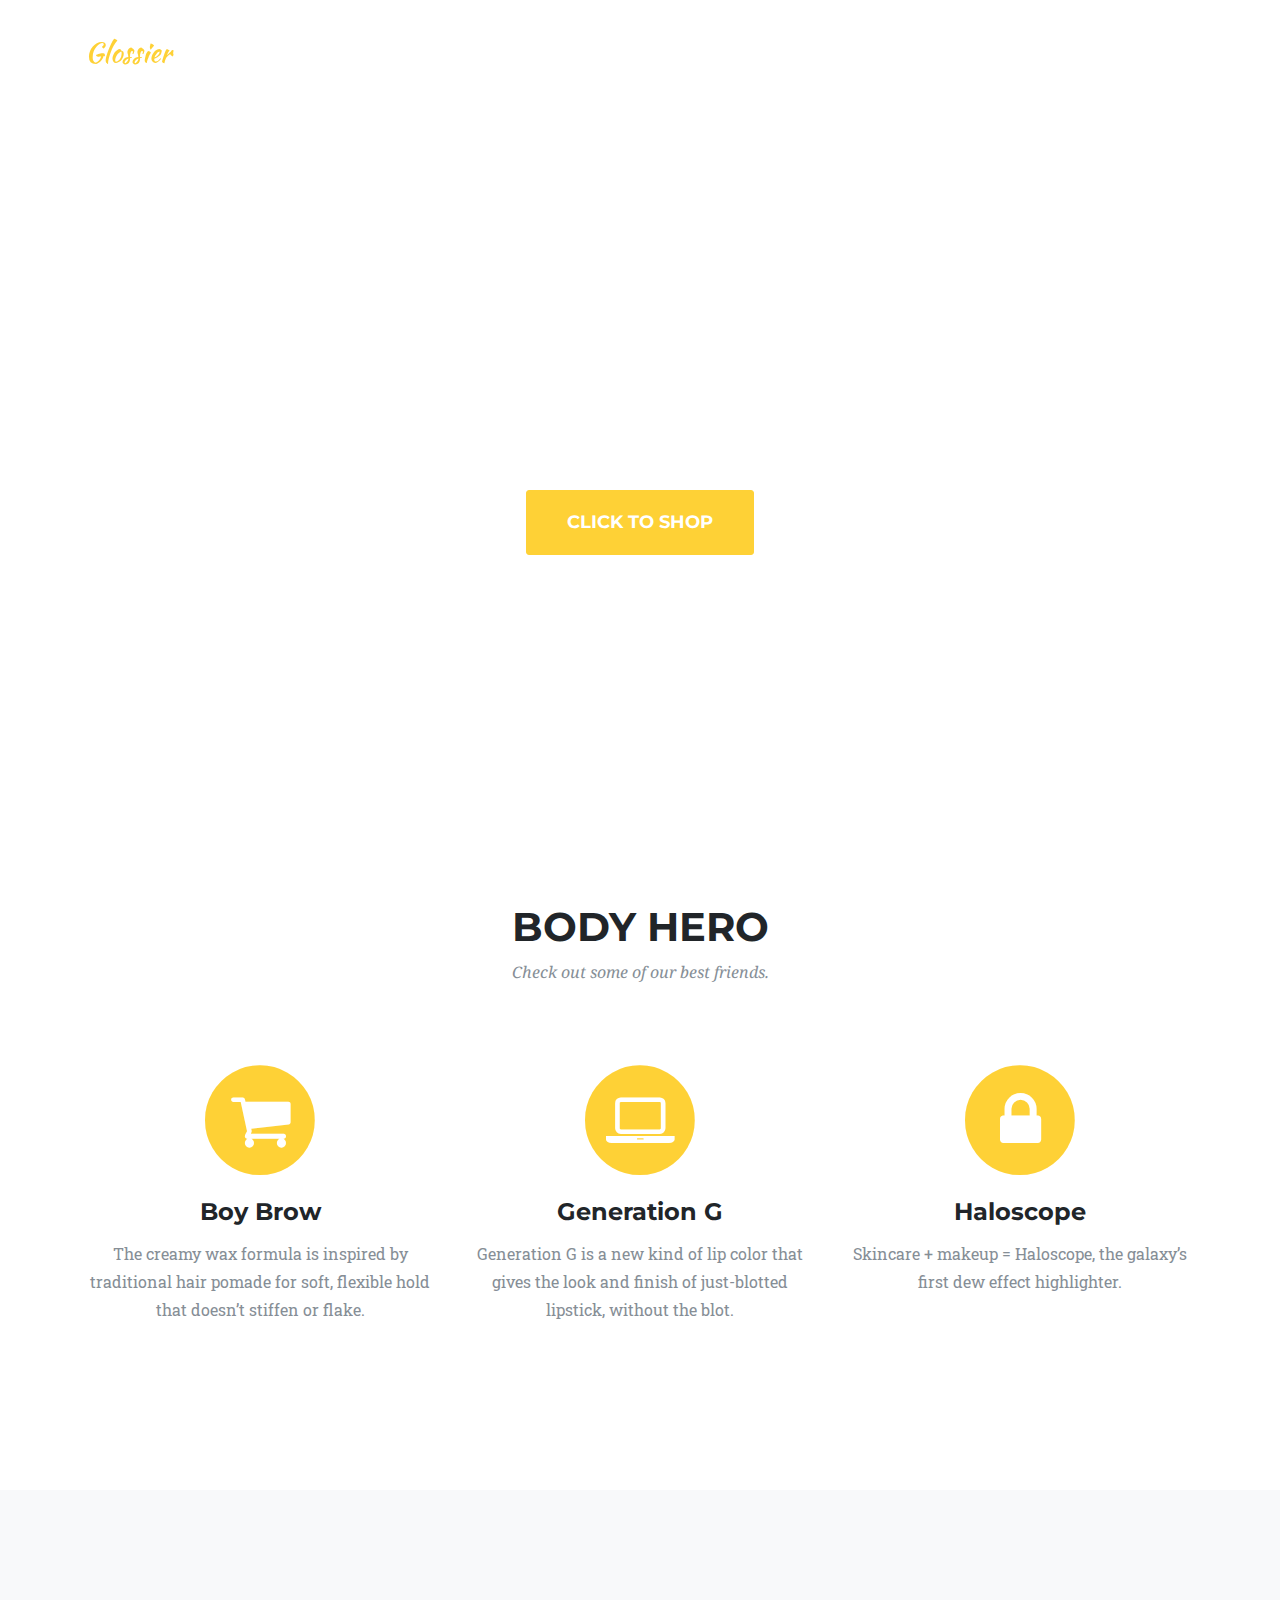
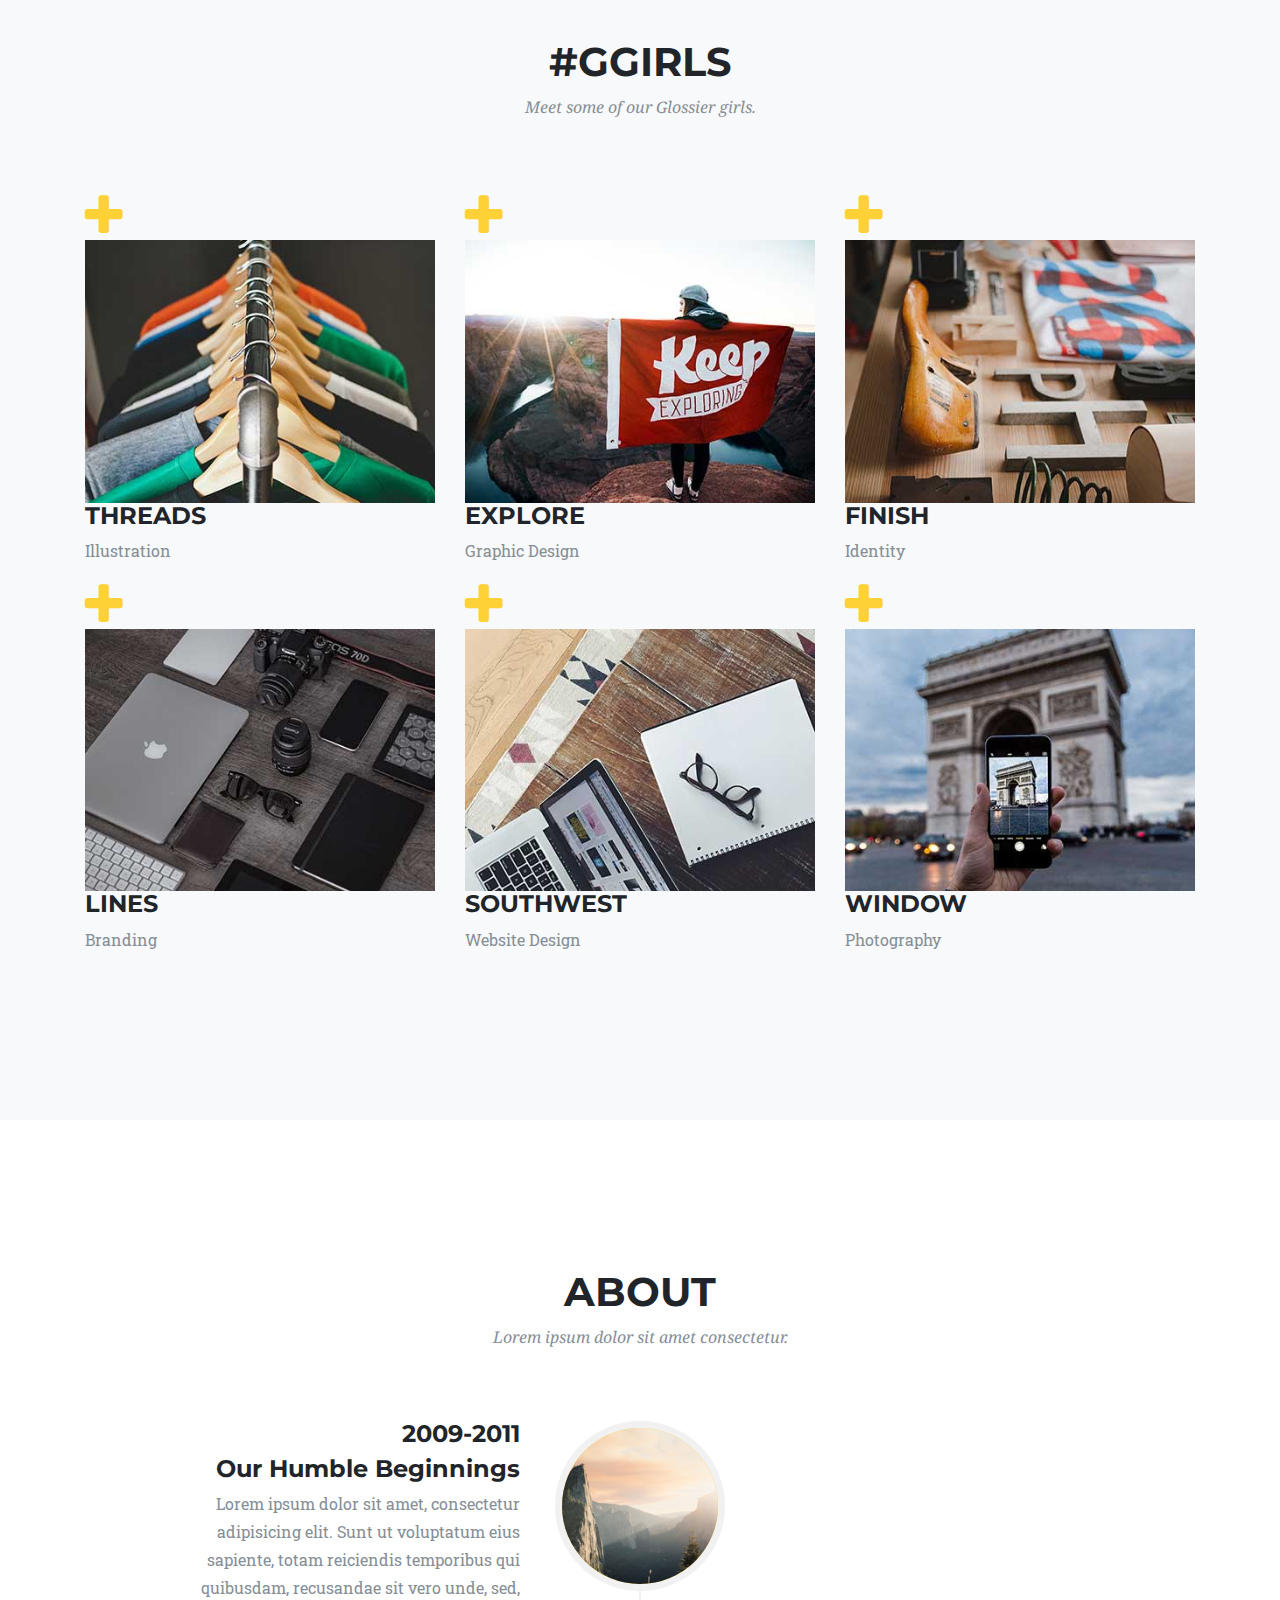
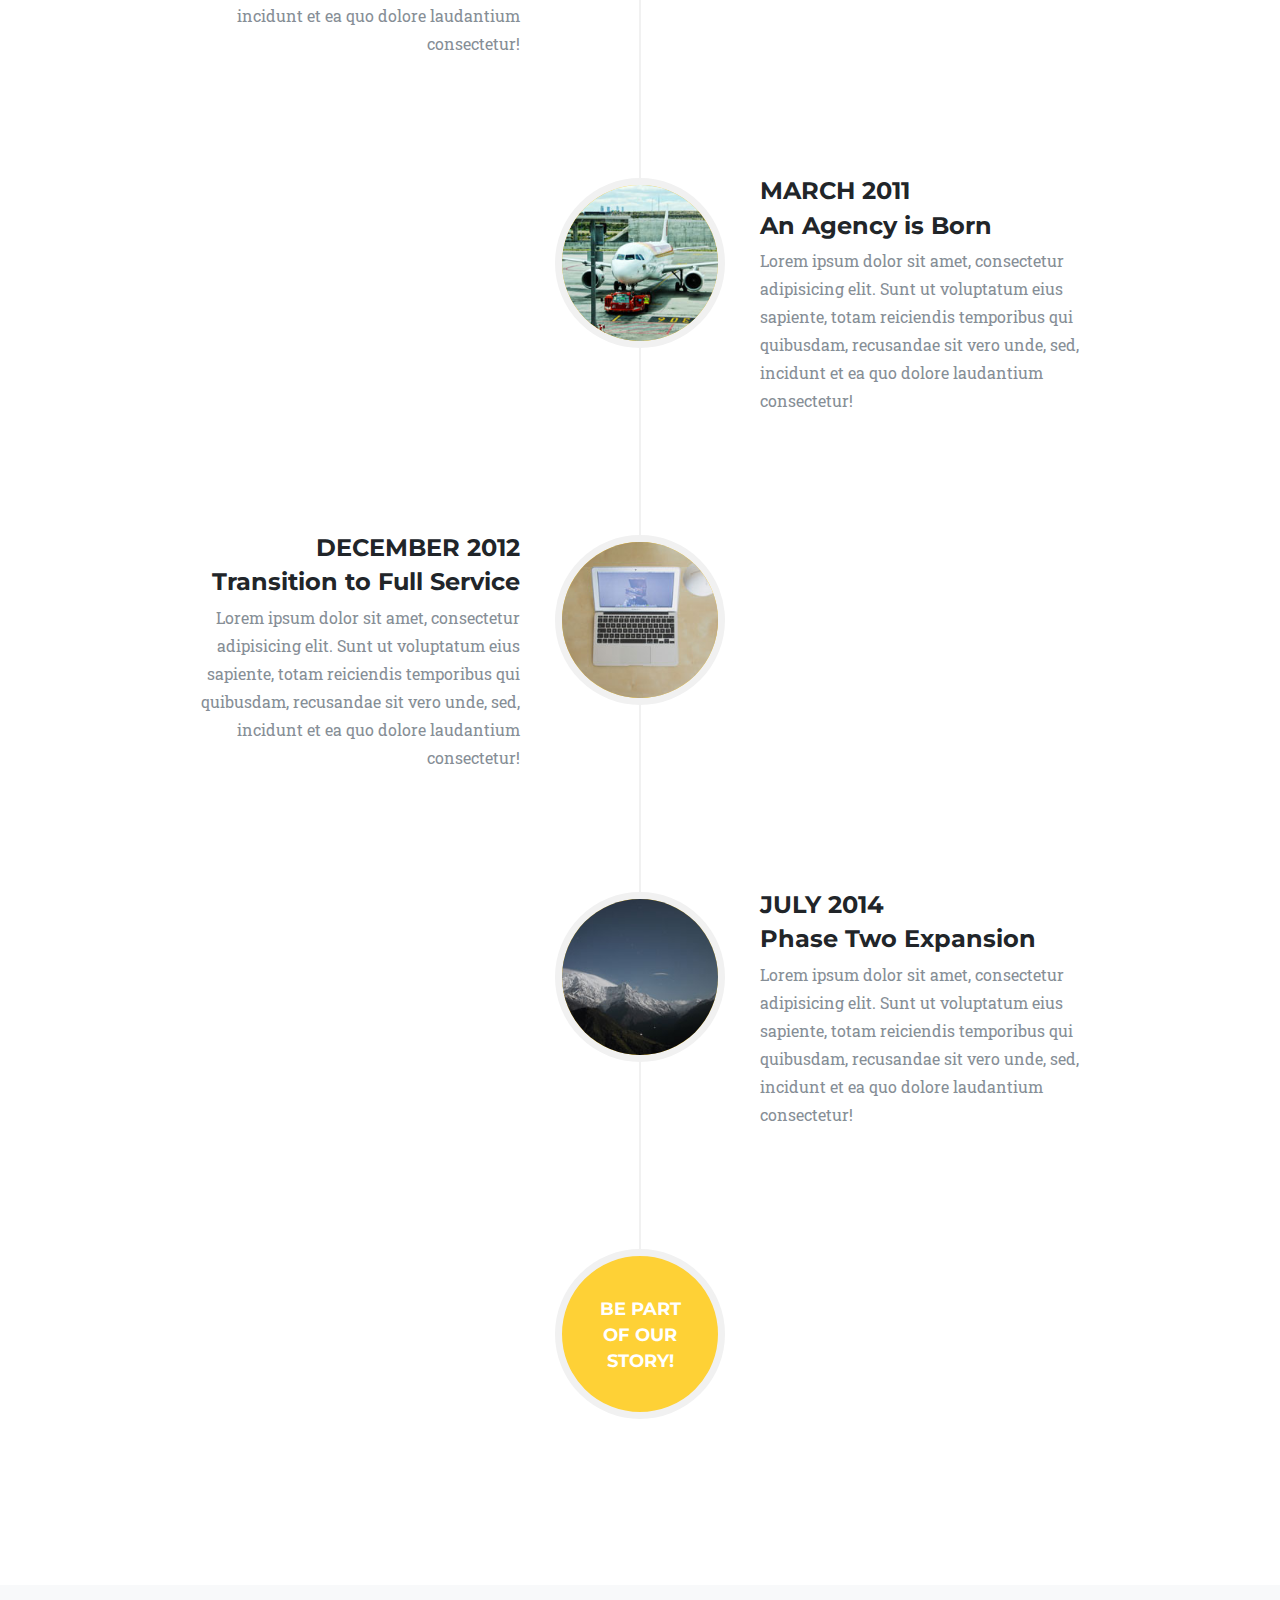
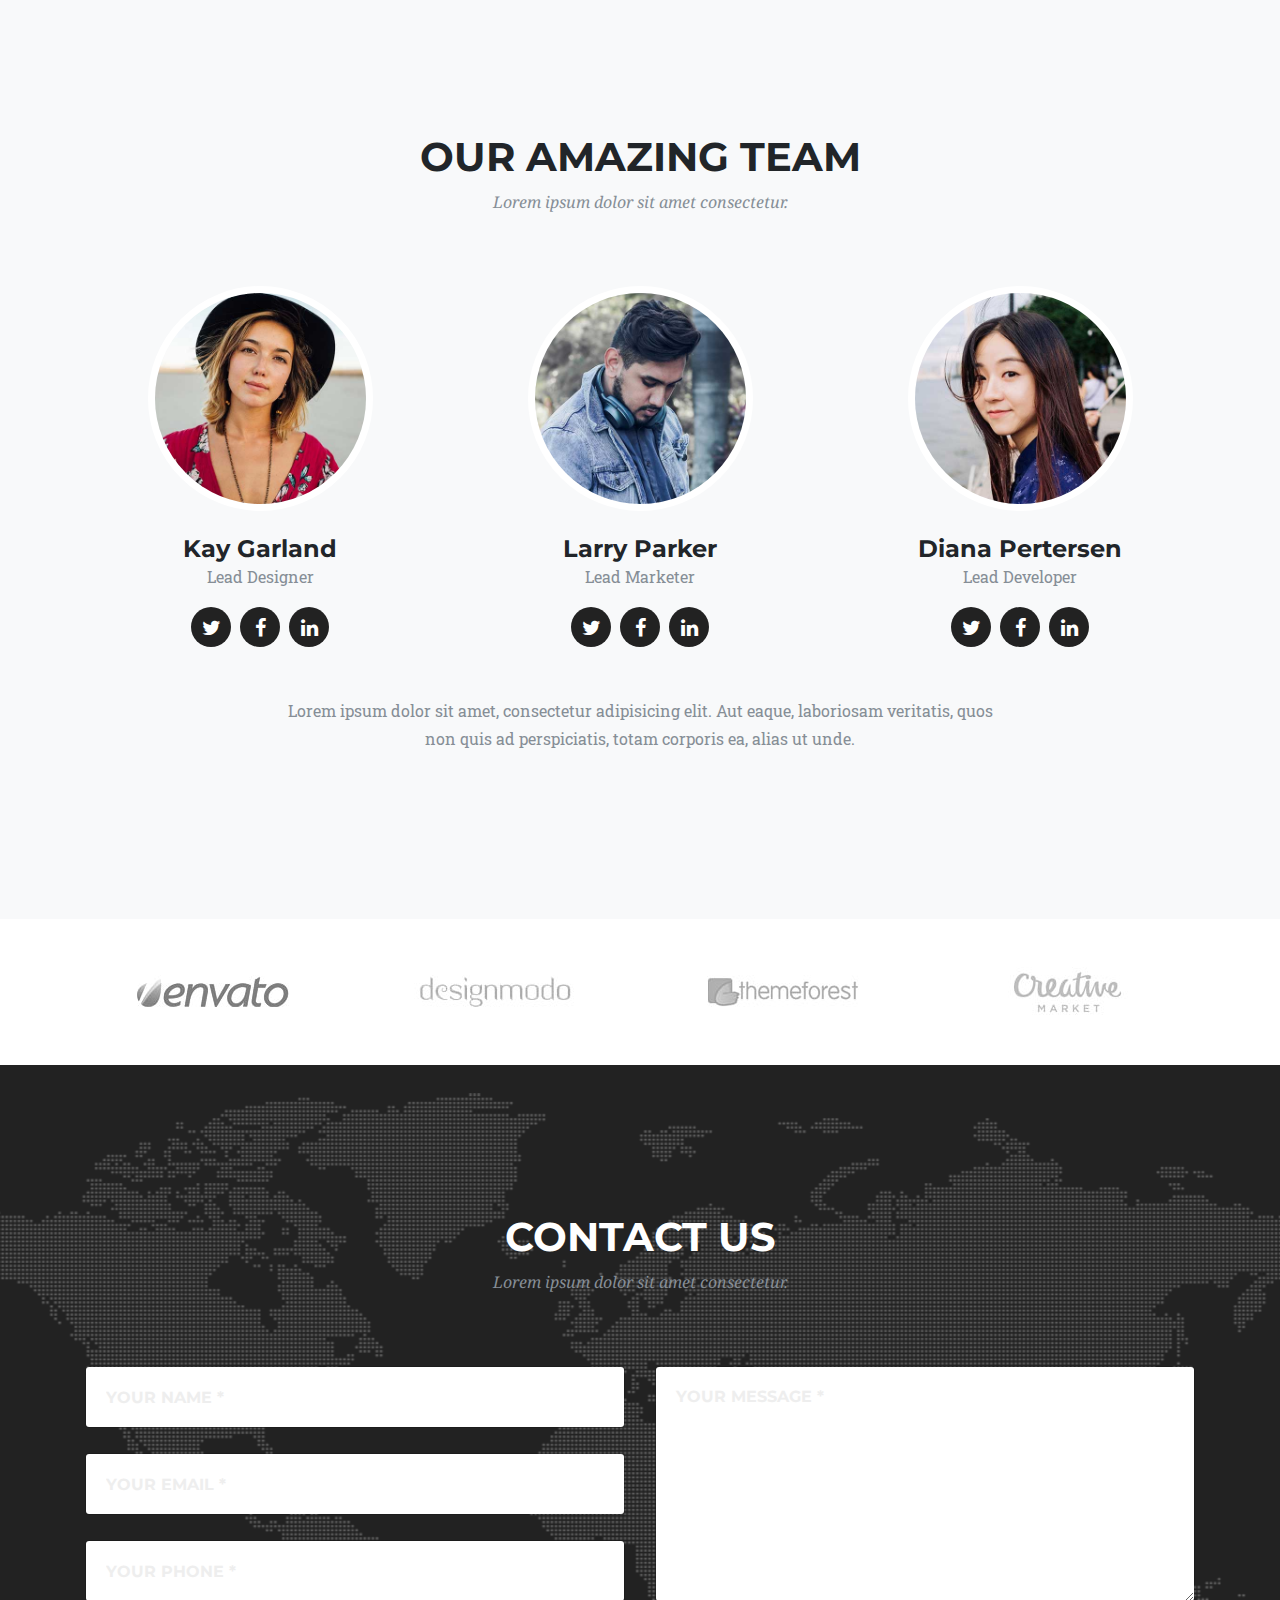
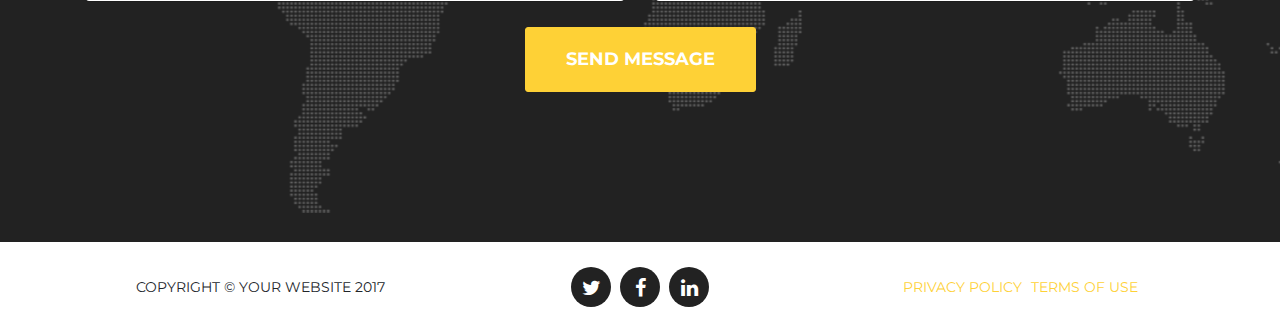
==== index.html @ 40c541c7 "added all files" ====
<!DOCTYPE html>
<html lang="en">

  <head>

    <meta charset="utf-8">
    <meta name="viewport" content="width=device-width, initial-scale=1, shrink-to-fit=no">
    <meta name="description" content="">
    <meta name="author" content="">

    <title>Agency - Start Bootstrap Theme</title>

    <!-- Bootstrap core CSS -->
    <link href="vendor/bootstrap/css/bootstrap.min.css" rel="stylesheet">

    <!-- Custom fonts for this template -->
    <link href="vendor/font-awesome/css/font-awesome.min.css" rel="stylesheet" type="text/css">
    <link href="https://fonts.googleapis.com/css?family=Montserrat:400,700" rel="stylesheet" type="text/css">
    <link href='https://fonts.googleapis.com/css?family=Kaushan+Script' rel='stylesheet' type='text/css'>
    <link href='https://fonts.googleapis.com/css?family=Droid+Serif:400,700,400italic,700italic' rel='stylesheet' type='text/css'>
    <link href='https://fonts.googleapis.com/css?family=Roboto+Slab:400,100,300,700' rel='stylesheet' type='text/css'>

    <!-- Custom styles for this template -->
    <link href="css/agency.min.css" rel="stylesheet">

  </head>

  <body id="page-top">

    <!-- Navigation -->
    <nav class="navbar navbar-expand-lg navbar-dark fixed-top" id="mainNav">
      <div class="container">
        <a class="navbar-brand js-scroll-trigger" href="#page-top">Glossier</a>
        <button class="navbar-toggler navbar-toggler-right" type="button" data-toggle="collapse" data-target="#navbarResponsive" aria-controls="navbarResponsive" aria-expanded="false" aria-label="Toggle navigation">
          Menu
          <i class="fa fa-bars"></i>
        </button>
        <div class="collapse navbar-collapse" id="navbarResponsive">
          <ul class="navbar-nav ml-auto">
            <li class="nav-item">
              <a class="nav-link js-scroll-trigger" href="#bodyhero">Body Hero</a>
            </li>
            <li class="nav-item">
              <a class="nav-link js-scroll-trigger" href="#bestsellers">Best Sellers</a>
            </li>
            <li class="nav-item">
              <a class="nav-link js-scroll-trigger" href="#about">About</a>
            </li>
            <li class="nav-item">
              <a class="nav-link js-scroll-trigger" href="##GGirl">#Ggirl</a>
            </li>
            <li class="nav-item">
              <a class="nav-link js-scroll-trigger" href="#contact">Contact</a>
            </li>
          </ul>
        </div>
      </div>
    </nav>

    <!-- Header -->
    <header class="masthead">
      <div class="container">
        <div class="intro-text">
          <div class="intro-lead-in">Glossier</div>
          <div class="intro-heading">happy makeup.</div>
          <a class="btn btn-xl js-scroll-trigger" href="#makeup">click to shop</a>
        </div>
      </div>
    </header>

    <!-- BOdy Hero -->
    <section id="body hero">
      <div class="container">
        <div class="row">
          <div class="col-lg-12 text-center">
            <h2 class="section-heading">Body Hero</h2>
            <h3 class="section-subheading text-muted">Check out some of our best friends.</h3>
          </div>
        </div>
        <div class="row text-center">
          <div class="col-md-4">
            <span class="fa-stack fa-4x">
              <i class="fa fa-circle fa-stack-2x text-primary"></i>
              <i class="fa fa-shopping-cart fa-stack-1x fa-inverse"></i>
            </span>
            <h4 class="service-heading">Boy Brow</h4>
            <p class="text-muted">The creamy wax formula is inspired by traditional hair pomade for soft, flexible hold that doesn’t stiffen or flake.</p>
          </div>
          <div class="col-md-4">
            <span class="fa-stack fa-4x">
              <i class="fa fa-circle fa-stack-2x text-primary"></i>
              <i class="fa fa-laptop fa-stack-1x fa-inverse"></i>
            </span>
            <h4 class="service-heading">Generation G</h4>
            <p class="text-muted">Generation G is a new kind of lip color that gives the look and finish of just-blotted lipstick, without the blot.</p>
          </div>
          <div class="col-md-4">
            <span class="fa-stack fa-4x">
              <i class="fa fa-circle fa-stack-2x text-primary"></i>
              <i class="fa fa-lock fa-stack-1x fa-inverse"></i>
            </span>
            <h4 class="service-heading">Haloscope</h4>
            <p class="text-muted">Skincare + makeup = Haloscope, the galaxy’s first dew effect highlighter.</p>
          </div>
        </div>
      </div>
    </section>

    <!-- Portfolio Grid -->
    <section class="bg-light" id="#Ggirls">
      <div class="container">
        <div class="row">
          <div class="col-lg-12 text-center">
            <h2 class="section-heading">#Ggirls</h2>
            <h3 class="section-subheading text-muted">Meet some of our Glossier girls.</h3>
          </div>
        </div>
        <div class="row">
          <div class="col-md-4 col-sm-6 portfolio-item">
            <a class="portfolio-link" data-toggle="modal" href="#portfolioModal1">
              <div class="portfolio-hover">
                <div class="portfolio-hover-content">
                  <i class="fa fa-plus fa-3x"></i>
                </div>
              </div>
              <img class="img-fluid" src="img/portfolio/01-thumbnail.jpg" alt="">
            </a>
            <div class="portfolio-caption">
              <h4>Threads</h4>
              <p class="text-muted">Illustration</p>
            </div>
          </div>
          <div class="col-md-4 col-sm-6 portfolio-item">
            <a class="portfolio-link" data-toggle="modal" href="#portfolioModal2">
              <div class="portfolio-hover">
                <div class="portfolio-hover-content">
                  <i class="fa fa-plus fa-3x"></i>
                </div>
              </div>
              <img class="img-fluid" src="img/portfolio/02-thumbnail.jpg" alt="">
            </a>
            <div class="portfolio-caption">
              <h4>Explore</h4>
              <p class="text-muted">Graphic Design</p>
            </div>
          </div>
          <div class="col-md-4 col-sm-6 portfolio-item">
            <a class="portfolio-link" data-toggle="modal" href="#portfolioModal3">
              <div class="portfolio-hover">
                <div class="portfolio-hover-content">
                  <i class="fa fa-plus fa-3x"></i>
                </div>
              </div>
              <img class="img-fluid" src="img/portfolio/03-thumbnail.jpg" alt="">
            </a>
            <div class="portfolio-caption">
              <h4>Finish</h4>
              <p class="text-muted">Identity</p>
            </div>
          </div>
          <div class="col-md-4 col-sm-6 portfolio-item">
            <a class="portfolio-link" data-toggle="modal" href="#portfolioModal4">
              <div class="portfolio-hover">
                <div class="portfolio-hover-content">
                  <i class="fa fa-plus fa-3x"></i>
                </div>
              </div>
              <img class="img-fluid" src="img/portfolio/04-thumbnail.jpg" alt="">
            </a>
            <div class="portfolio-caption">
              <h4>Lines</h4>
              <p class="text-muted">Branding</p>
            </div>
          </div>
          <div class="col-md-4 col-sm-6 portfolio-item">
            <a class="portfolio-link" data-toggle="modal" href="#portfolioModal5">
              <div class="portfolio-hover">
                <div class="portfolio-hover-content">
                  <i class="fa fa-plus fa-3x"></i>
                </div>
              </div>
              <img class="img-fluid" src="img/portfolio/05-thumbnail.jpg" alt="">
            </a>
            <div class="portfolio-caption">
              <h4>Southwest</h4>
              <p class="text-muted">Website Design</p>
            </div>
          </div>
          <div class="col-md-4 col-sm-6 portfolio-item">
            <a class="portfolio-link" data-toggle="modal" href="#portfolioModal6">
              <div class="portfolio-hover">
                <div class="portfolio-hover-content">
                  <i class="fa fa-plus fa-3x"></i>
                </div>
              </div>
              <img class="img-fluid" src="img/portfolio/06-thumbnail.jpg" alt="">
            </a>
            <div class="portfolio-caption">
              <h4>Window</h4>
              <p class="text-muted">Photography</p>
            </div>
          </div>
        </div>
      </div>
    </section>

    <!-- About -->
    <section id="about">
      <div class="container">
        <div class="row">
          <div class="col-lg-12 text-center">
            <h2 class="section-heading">About</h2>
            <h3 class="section-subheading text-muted">Lorem ipsum dolor sit amet consectetur.</h3>
          </div>
        </div>
        <div class="row">
          <div class="col-lg-12">
            <ul class="timeline">
              <li>
                <div class="timeline-image">
                  <img class="rounded-circle img-fluid" src="img/about/1.jpg" alt="">
                </div>
                <div class="timeline-panel">
                  <div class="timeline-heading">
                    <h4>2009-2011</h4>
                    <h4 class="subheading">Our Humble Beginnings</h4>
                  </div>
                  <div class="timeline-body">
                    <p class="text-muted">Lorem ipsum dolor sit amet, consectetur adipisicing elit. Sunt ut voluptatum eius sapiente, totam reiciendis temporibus qui quibusdam, recusandae sit vero unde, sed, incidunt et ea quo dolore laudantium consectetur!</p>
                  </div>
                </div>
              </li>
              <li class="timeline-inverted">
                <div class="timeline-image">
                  <img class="rounded-circle img-fluid" src="img/about/2.jpg" alt="">
                </div>
                <div class="timeline-panel">
                  <div class="timeline-heading">
                    <h4>March 2011</h4>
                    <h4 class="subheading">An Agency is Born</h4>
                  </div>
                  <div class="timeline-body">
                    <p class="text-muted">Lorem ipsum dolor sit amet, consectetur adipisicing elit. Sunt ut voluptatum eius sapiente, totam reiciendis temporibus qui quibusdam, recusandae sit vero unde, sed, incidunt et ea quo dolore laudantium consectetur!</p>
                  </div>
                </div>
              </li>
              <li>
                <div class="timeline-image">
                  <img class="rounded-circle img-fluid" src="img/about/3.jpg" alt="">
                </div>
                <div class="timeline-panel">
                  <div class="timeline-heading">
                    <h4>December 2012</h4>
                    <h4 class="subheading">Transition to Full Service</h4>
                  </div>
                  <div class="timeline-body">
                    <p class="text-muted">Lorem ipsum dolor sit amet, consectetur adipisicing elit. Sunt ut voluptatum eius sapiente, totam reiciendis temporibus qui quibusdam, recusandae sit vero unde, sed, incidunt et ea quo dolore laudantium consectetur!</p>
                  </div>
                </div>
              </li>
              <li class="timeline-inverted">
                <div class="timeline-image">
                  <img class="rounded-circle img-fluid" src="img/about/4.jpg" alt="">
                </div>
                <div class="timeline-panel">
                  <div class="timeline-heading">
                    <h4>July 2014</h4>
                    <h4 class="subheading">Phase Two Expansion</h4>
                  </div>
                  <div class="timeline-body">
                    <p class="text-muted">Lorem ipsum dolor sit amet, consectetur adipisicing elit. Sunt ut voluptatum eius sapiente, totam reiciendis temporibus qui quibusdam, recusandae sit vero unde, sed, incidunt et ea quo dolore laudantium consectetur!</p>
                  </div>
                </div>
              </li>
              <li class="timeline-inverted">
                <div class="timeline-image">
                  <h4>Be Part
                    <br>Of Our
                    <br>Story!</h4>
                </div>
              </li>
            </ul>
          </div>
        </div>
      </div>
    </section>

    <!-- Team -->
    <section class="bg-light" id="team">
      <div class="container">
        <div class="row">
          <div class="col-lg-12 text-center">
            <h2 class="section-heading">Our Amazing Team</h2>
            <h3 class="section-subheading text-muted">Lorem ipsum dolor sit amet consectetur.</h3>
          </div>
        </div>
        <div class="row">
          <div class="col-sm-4">
            <div class="team-member">
              <img class="mx-auto rounded-circle" src="img/team/1.jpg" alt="">
              <h4>Kay Garland</h4>
              <p class="text-muted">Lead Designer</p>
              <ul class="list-inline social-buttons">
                <li class="list-inline-item">
                  <a href="#">
                    <i class="fa fa-twitter"></i>
                  </a>
                </li>
                <li class="list-inline-item">
                  <a href="#">
                    <i class="fa fa-facebook"></i>
                  </a>
                </li>
                <li class="list-inline-item">
                  <a href="#">
                    <i class="fa fa-linkedin"></i>
                  </a>
                </li>
              </ul>
            </div>
          </div>
          <div class="col-sm-4">
            <div class="team-member">
              <img class="mx-auto rounded-circle" src="img/team/2.jpg" alt="">
              <h4>Larry Parker</h4>
              <p class="text-muted">Lead Marketer</p>
              <ul class="list-inline social-buttons">
                <li class="list-inline-item">
                  <a href="#">
                    <i class="fa fa-twitter"></i>
                  </a>
                </li>
                <li class="list-inline-item">
                  <a href="#">
                    <i class="fa fa-facebook"></i>
                  </a>
                </li>
                <li class="list-inline-item">
                  <a href="#">
                    <i class="fa fa-linkedin"></i>
                  </a>
                </li>
              </ul>
            </div>
          </div>
          <div class="col-sm-4">
            <div class="team-member">
              <img class="mx-auto rounded-circle" src="img/team/3.jpg" alt="">
              <h4>Diana Pertersen</h4>
              <p class="text-muted">Lead Developer</p>
              <ul class="list-inline social-buttons">
                <li class="list-inline-item">
                  <a href="#">
                    <i class="fa fa-twitter"></i>
                  </a>
                </li>
                <li class="list-inline-item">
                  <a href="#">
                    <i class="fa fa-facebook"></i>
                  </a>
                </li>
                <li class="list-inline-item">
                  <a href="#">
                    <i class="fa fa-linkedin"></i>
                  </a>
                </li>
              </ul>
            </div>
          </div>
        </div>
        <div class="row">
          <div class="col-lg-8 mx-auto text-center">
            <p class="large text-muted">Lorem ipsum dolor sit amet, consectetur adipisicing elit. Aut eaque, laboriosam veritatis, quos non quis ad perspiciatis, totam corporis ea, alias ut unde.</p>
          </div>
        </div>
      </div>
    </section>

    <!-- Clients -->
    <section class="py-5">
      <div class="container">
        <div class="row">
          <div class="col-md-3 col-sm-6">
            <a href="#">
              <img class="img-fluid d-block mx-auto" src="img/logos/envato.jpg" alt="">
            </a>
          </div>
          <div class="col-md-3 col-sm-6">
            <a href="#">
              <img class="img-fluid d-block mx-auto" src="img/logos/designmodo.jpg" alt="">
            </a>
          </div>
          <div class="col-md-3 col-sm-6">
            <a href="#">
              <img class="img-fluid d-block mx-auto" src="img/logos/themeforest.jpg" alt="">
            </a>
          </div>
          <div class="col-md-3 col-sm-6">
            <a href="#">
              <img class="img-fluid d-block mx-auto" src="img/logos/creative-market.jpg" alt="">
            </a>
          </div>
        </div>
      </div>
    </section>

    <!-- Contact -->
    <section id="contact">
      <div class="container">
        <div class="row">
          <div class="col-lg-12 text-center">
            <h2 class="section-heading">Contact Us</h2>
            <h3 class="section-subheading text-muted">Lorem ipsum dolor sit amet consectetur.</h3>
          </div>
        </div>
        <div class="row">
          <div class="col-lg-12">
            <form id="contactForm" name="sentMessage" novalidate>
              <div class="row">
                <div class="col-md-6">
                  <div class="form-group">
                    <input class="form-control" id="name" type="text" placeholder="Your Name *" required data-validation-required-message="Please enter your name.">
                    <p class="help-block text-danger"></p>
                  </div>
                  <div class="form-group">
                    <input class="form-control" id="email" type="email" placeholder="Your Email *" required data-validation-required-message="Please enter your email address.">
                    <p class="help-block text-danger"></p>
                  </div>
                  <div class="form-group">
                    <input class="form-control" id="phone" type="tel" placeholder="Your Phone *" required data-validation-required-message="Please enter your phone number.">
                    <p class="help-block text-danger"></p>
                  </div>
                </div>
                <div class="col-md-6">
                  <div class="form-group">
                    <textarea class="form-control" id="message" placeholder="Your Message *" required data-validation-required-message="Please enter a message."></textarea>
                    <p class="help-block text-danger"></p>
                  </div>
                </div>
                <div class="clearfix"></div>
                <div class="col-lg-12 text-center">
                  <div id="success"></div>
                  <button id="sendMessageButton" class="btn btn-xl" type="submit">Send Message</button>
                </div>
              </div>
            </form>
          </div>
        </div>
      </div>
    </section>

    <!-- Footer -->
    <footer>
      <div class="container">
        <div class="row">
          <div class="col-md-4">
            <span class="copyright">Copyright &copy; Your Website 2017</span>
          </div>
          <div class="col-md-4">
            <ul class="list-inline social-buttons">
              <li class="list-inline-item">
                <a href="#">
                  <i class="fa fa-twitter"></i>
                </a>
              </li>
              <li class="list-inline-item">
                <a href="#">
                  <i class="fa fa-facebook"></i>
                </a>
              </li>
              <li class="list-inline-item">
                <a href="#">
                  <i class="fa fa-linkedin"></i>
                </a>
              </li>
            </ul>
          </div>
          <div class="col-md-4">
            <ul class="list-inline quicklinks">
              <li class="list-inline-item">
                <a href="#">Privacy Policy</a>
              </li>
              <li class="list-inline-item">
                <a href="#">Terms of Use</a>
              </li>
            </ul>
          </div>
        </div>
      </div>
    </footer>

    <!-- Portfolio Modals -->

    <!-- Modal 1 -->
    <div class="portfolio-modal modal fade" id="portfolioModal1" tabindex="-1" role="dialog" aria-hidden="true">
      <div class="modal-dialog">
        <div class="modal-content">
          <div class="close-modal" data-dismiss="modal">
            <div class="lr">
              <div class="rl"></div>
            </div>
          </div>
          <div class="container">
            <div class="row">
              <div class="col-lg-8 mx-auto">
                <div class="modal-body">
                  <!-- Project Details Go Here -->
                  <h2>Project Name</h2>
                  <p class="item-intro text-muted">Lorem ipsum dolor sit amet consectetur.</p>
                  <img class="img-fluid d-block mx-auto" src="img/portfolio/01-full.jpg" alt="">
                  <p>Use this area to describe your project. Lorem ipsum dolor sit amet, consectetur adipisicing elit. Est blanditiis dolorem culpa incidunt minus dignissimos deserunt repellat aperiam quasi sunt officia expedita beatae cupiditate, maiores repudiandae, nostrum, reiciendis facere nemo!</p>
                  <ul class="list-inline">
                    <li>Date: January 2017</li>
                    <li>Client: Threads</li>
                    <li>Category: Illustration</li>
                  </ul>
                  <button class="btn btn-primary" data-dismiss="modal" type="button">
                    <i class="fa fa-times"></i>
                    Close Project</button>
                </div>
              </div>
            </div>
          </div>
        </div>
      </div>
    </div>

    <!-- Modal 2 -->
    <div class="portfolio-modal modal fade" id="portfolioModal2" tabindex="-1" role="dialog" aria-hidden="true">
      <div class="modal-dialog">
        <div class="modal-content">
          <div class="close-modal" data-dismiss="modal">
            <div class="lr">
              <div class="rl"></div>
            </div>
          </div>
          <div class="container">
            <div class="row">
              <div class="col-lg-8 mx-auto">
                <div class="modal-body">
                  <!-- Project Details Go Here -->
                  <h2>Project Name</h2>
                  <p class="item-intro text-muted">Lorem ipsum dolor sit amet consectetur.</p>
                  <img class="img-fluid d-block mx-auto" src="img/portfolio/02-full.jpg" alt="">
                  <p>Use this area to describe your project. Lorem ipsum dolor sit amet, consectetur adipisicing elit. Est blanditiis dolorem culpa incidunt minus dignissimos deserunt repellat aperiam quasi sunt officia expedita beatae cupiditate, maiores repudiandae, nostrum, reiciendis facere nemo!</p>
                  <ul class="list-inline">
                    <li>Date: January 2017</li>
                    <li>Client: Explore</li>
                    <li>Category: Graphic Design</li>
                  </ul>
                  <button class="btn btn-primary" data-dismiss="modal" type="button">
                    <i class="fa fa-times"></i>
                    Close Project</button>
                </div>
              </div>
            </div>
          </div>
        </div>
      </div>
    </div>

    <!-- Modal 3 -->
    <div class="portfolio-modal modal fade" id="portfolioModal3" tabindex="-1" role="dialog" aria-hidden="true">
      <div class="modal-dialog">
        <div class="modal-content">
          <div class="close-modal" data-dismiss="modal">
            <div class="lr">
              <div class="rl"></div>
            </div>
          </div>
          <div class="container">
            <div class="row">
              <div class="col-lg-8 mx-auto">
                <div class="modal-body">
                  <!-- Project Details Go Here -->
                  <h2>Project Name</h2>
                  <p class="item-intro text-muted">Lorem ipsum dolor sit amet consectetur.</p>
                  <img class="img-fluid d-block mx-auto" src="img/portfolio/03-full.jpg" alt="">
                  <p>Use this area to describe your project. Lorem ipsum dolor sit amet, consectetur adipisicing elit. Est blanditiis dolorem culpa incidunt minus dignissimos deserunt repellat aperiam quasi sunt officia expedita beatae cupiditate, maiores repudiandae, nostrum, reiciendis facere nemo!</p>
                  <ul class="list-inline">
                    <li>Date: January 2017</li>
                    <li>Client: Finish</li>
                    <li>Category: Identity</li>
                  </ul>
                  <button class="btn btn-primary" data-dismiss="modal" type="button">
                    <i class="fa fa-times"></i>
                    Close Project</button>
                </div>
              </div>
            </div>
          </div>
        </div>
      </div>
    </div>

    <!-- Modal 4 -->
    <div class="portfolio-modal modal fade" id="portfolioModal4" tabindex="-1" role="dialog" aria-hidden="true">
      <div class="modal-dialog">
        <div class="modal-content">
          <div class="close-modal" data-dismiss="modal">
            <div class="lr">
              <div class="rl"></div>
            </div>
          </div>
          <div class="container">
            <div class="row">
              <div class="col-lg-8 mx-auto">
                <div class="modal-body">
                  <!-- Project Details Go Here -->
                  <h2>Project Name</h2>
                  <p class="item-intro text-muted">Lorem ipsum dolor sit amet consectetur.</p>
                  <img class="img-fluid d-block mx-auto" src="img/portfolio/04-full.jpg" alt="">
                  <p>Use this area to describe your project. Lorem ipsum dolor sit amet, consectetur adipisicing elit. Est blanditiis dolorem culpa incidunt minus dignissimos deserunt repellat aperiam quasi sunt officia expedita beatae cupiditate, maiores repudiandae, nostrum, reiciendis facere nemo!</p>
                  <ul class="list-inline">
                    <li>Date: January 2017</li>
                    <li>Client: Lines</li>
                    <li>Category: Branding</li>
                  </ul>
                  <button class="btn btn-primary" data-dismiss="modal" type="button">
                    <i class="fa fa-times"></i>
                    Close Project</button>
                </div>
              </div>
            </div>
          </div>
        </div>
      </div>
    </div>

    <!-- Modal 5 -->
    <div class="portfolio-modal modal fade" id="portfolioModal5" tabindex="-1" role="dialog" aria-hidden="true">
      <div class="modal-dialog">
        <div class="modal-content">
          <div class="close-modal" data-dismiss="modal">
            <div class="lr">
              <div class="rl"></div>
            </div>
          </div>
          <div class="container">
            <div class="row">
              <div class="col-lg-8 mx-auto">
                <div class="modal-body">
                  <!-- Project Details Go Here -->
                  <h2>Project Name</h2>
                  <p class="item-intro text-muted">Lorem ipsum dolor sit amet consectetur.</p>
                  <img class="img-fluid d-block mx-auto" src="img/portfolio/05-full.jpg" alt="">
                  <p>Use this area to describe your project. Lorem ipsum dolor sit amet, consectetur adipisicing elit. Est blanditiis dolorem culpa incidunt minus dignissimos deserunt repellat aperiam quasi sunt officia expedita beatae cupiditate, maiores repudiandae, nostrum, reiciendis facere nemo!</p>
                  <ul class="list-inline">
                    <li>Date: January 2017</li>
                    <li>Client: Southwest</li>
                    <li>Category: Website Design</li>
                  </ul>
                  <button class="btn btn-primary" data-dismiss="modal" type="button">
                    <i class="fa fa-times"></i>
                    Close Project</button>
                </div>
              </div>
            </div>
          </div>
        </div>
      </div>
    </div>

    <!-- Modal 6 -->
    <div class="portfolio-modal modal fade" id="portfolioModal6" tabindex="-1" role="dialog" aria-hidden="true">
      <div class="modal-dialog">
        <div class="modal-content">
          <div class="close-modal" data-dismiss="modal">
            <div class="lr">
              <div class="rl"></div>
            </div>
          </div>
          <div class="container">
            <div class="row">
              <div class="col-lg-8 mx-auto">
                <div class="modal-body">
                  <!-- Project Details Go Here -->
                  <h2>Project Name</h2>
                  <p class="item-intro text-muted">Lorem ipsum dolor sit amet consectetur.</p>
                  <img class="img-fluid d-block mx-auto" src="img/portfolio/06-full.jpg" alt="">
                  <p>Use this area to describe your project. Lorem ipsum dolor sit amet, consectetur adipisicing elit. Est blanditiis dolorem culpa incidunt minus dignissimos deserunt repellat aperiam quasi sunt officia expedita beatae cupiditate, maiores repudiandae, nostrum, reiciendis facere nemo!</p>
                  <ul class="list-inline">
                    <li>Date: January 2017</li>
                    <li>Client: Window</li>
                    <li>Category: Photography</li>
                  </ul>
                  <button class="btn btn-primary" data-dismiss="modal" type="button">
                    <i class="fa fa-times"></i>
                    Close Project</button>
                </div>
              </div>
            </div>
          </div>
        </div>
      </div>
    </div>

    <!-- Bootstrap core JavaScript -->
    <script src="vendor/jquery/jquery.min.js"></script>
    <script src="vendor/popper/popper.min.js"></script>
    <script src="vendor/bootstrap/js/bootstrap.min.js"></script>

    <!-- Plugin JavaScript -->
    <script src="vendor/jquery-easing/jquery.easing.min.js"></script>

    <!-- Contact form JavaScript -->
    <script src="js/jqBootstrapValidation.js"></script>
    <script src="js/contact_me.js"></script>

    <!-- Custom scripts for this template -->
    <script src="js/agency.min.js"></script>

  </body>

</html>
---- css/agency.min.css ----
/*!
 * Start Bootstrap - Agency v4.0.0-beta (http://startbootstrap.com/template-overviews/agency)
 * Copyright 2013-2017 Start Bootstrap
 * Licensed under MIT (https://github.com/BlackrockDigital/startbootstrap-agency/blob/master/LICENSE)
 */body{overflow-x:hidden;font-family:'Roboto Slab','Helvetica Neue',Helvetica,Arial,sans-serif}p{line-height:1.75}a{color:#fed136}a.active,a:active,a:focus,a:hover{color:#fec503}h1,h2,h3,h4,h5,h6{font-weight:700;font-family:Montserrat,'Helvetica Neue',Helvetica,Arial,sans-serif;text-transform:uppercase}section{padding:100px 0}section h2.section-heading{font-size:40px;margin-top:0;margin-bottom:15px}section h3.section-subheading{font-size:16px;font-weight:400;font-style:italic;margin-bottom:75px;text-transform:none;font-family:'Droid Serif','Helvetica Neue',Helvetica,Arial,sans-serif}@media (min-width:768px){section{padding:150px 0}}::-moz-selection{background:#fed136;text-shadow:none}::selection{background:#fed136;text-shadow:none}img::selection{background:0 0}img::-moz-selection{background:0 0}body{-webkit-tap-highlight-color:#fed136}#mainNav{background-color:#222}#mainNav .navbar-toggler{font-size:12px;right:0;padding:13px;text-transform:uppercase;color:#fff;border:0;background-color:#fed136;font-family:Montserrat,'Helvetica Neue',Helvetica,Arial,sans-serif;text-transform:uppercase}#mainNav .navbar-brand{color:#fed136;font-family:'Kaushan Script','Helvetica Neue',Helvetica,Arial,cursive}#mainNav .navbar-brand.active,#mainNav .navbar-brand:active,#mainNav .navbar-brand:focus,#mainNav .navbar-brand:hover{color:#fec503}#mainNav .navbar-nav .nav-item .nav-link{font-size:90%;font-weight:400;padding:.75em 0;letter-spacing:1px;color:#fff;font-family:Montserrat,'Helvetica Neue',Helvetica,Arial,sans-serif;text-transform:uppercase}#mainNav .navbar-nav .nav-item .nav-link.active,#mainNav .navbar-nav .nav-item .nav-link:hover{color:#fed136}@media (min-width:992px){#mainNav{padding-top:25px;padding-bottom:25px;-webkit-transition:padding-top .3s,padding-bottom .3s;-moz-transition:padding-top .3s,padding-bottom .3s;transition:padding-top .3s,padding-bottom .3s;border:none;background-color:transparent}#mainNav .navbar-brand{font-size:1.75em;-webkit-transition:all .3s;-moz-transition:all .3s;transition:all .3s}#mainNav .navbar-nav .nav-item .nav-link{padding:1.1em 1em!important}#mainNav.navbar-shrink{padding-top:0;padding-bottom:0;background-color:#222}#mainNav.navbar-shrink .navbar-brand{font-size:1.25em;padding:12px 0}}header.masthead{text-align:center;color:#fff;background-image:url(../img/header-bg.jpg);background-repeat:no-repeat;background-attachment:scroll;background-position:center center;-webkit-background-size:cover;-moz-background-size:cover;-o-background-size:cover;background-size:cover}header.masthead .intro-text{padding-top:150px;padding-bottom:100px}header.masthead .intro-text .intro-lead-in{font-size:22px;font-style:italic;line-height:22px;margin-bottom:25px;font-family:'Droid Serif','Helvetica Neue',Helvetica,Arial,sans-serif}header.masthead .intro-text .intro-heading{font-size:50px;font-weight:700;line-height:50px;margin-bottom:25px;font-family:Montserrat,'Helvetica Neue',Helvetica,Arial,sans-serif;text-transform:uppercase}@media (min-width:768px){header.masthead .intro-text{padding-top:300px;padding-bottom:200px}header.masthead .intro-text .intro-lead-in{font-size:40px;font-style:italic;line-height:40px;margin-bottom:25px;font-family:'Droid Serif','Helvetica Neue',Helvetica,Arial,sans-serif}header.masthead .intro-text .intro-heading{font-size:75px;font-weight:700;line-height:75px;margin-bottom:50px;font-family:Montserrat,'Helvetica Neue',Helvetica,Arial,sans-serif;text-transform:uppercase}}.service-heading{margin:15px 0;text-transform:none}#portfolio .portfolio-item{right:0;margin:0 0 15px}#portfolio .portfolio-item .portfolio-link{position:relative;display:block;max-width:400px;margin:0 auto;cursor:pointer}#portfolio .portfolio-item .portfolio-link .portfolio-hover{position:absolute;width:100%;height:100%;-webkit-transition:all ease .5s;-moz-transition:all ease .5s;transition:all ease .5s;opacity:0;background:rgba(254,209,54,.9)}#portfolio .portfolio-item .portfolio-link .portfolio-hover:hover{opacity:1}#portfolio .portfolio-item .portfolio-link .portfolio-hover .portfolio-hover-content{font-size:20px;position:absolute;top:50%;width:100%;height:20px;margin-top:-12px;text-align:center;color:#fff}#portfolio .portfolio-item .portfolio-link .portfolio-hover .portfolio-hover-content i{margin-top:-12px}#portfolio .portfolio-item .portfolio-link .portfolio-hover .portfolio-hover-content h3,#portfolio .portfolio-item .portfolio-link .portfolio-hover .portfolio-hover-content h4{margin:0}#portfolio .portfolio-item .portfolio-caption{max-width:400px;margin:0 auto;padding:25px;text-align:center;background-color:#fff}#portfolio .portfolio-item .portfolio-caption h4{margin:0;text-transform:none}#portfolio .portfolio-item .portfolio-caption p{font-size:16px;font-style:italic;margin:0;font-family:'Droid Serif','Helvetica Neue',Helvetica,Arial,sans-serif}#portfolio *{z-index:2}@media (min-width:767px){#portfolio .portfolio-item{margin:0 0 30px}}.portfolio-modal .modal-dialog{max-width:none;height:100%;margin:0}.portfolio-modal .modal-content{min-height:100%;padding:100px 0;text-align:center;border:none;border-radius:0;background-clip:border-box;-webkit-box-shadow:none;box-shadow:none}.portfolio-modal .modal-content h2{font-size:3em;margin-bottom:15px}.portfolio-modal .modal-content p{margin-bottom:30px}.portfolio-modal .modal-content p.item-intro{font-size:16px;font-style:italic;margin:20px 0 30px;font-family:'Droid Serif','Helvetica Neue',Helvetica,Arial,sans-serif}.portfolio-modal .modal-content ul.list-inline{margin-top:0;margin-bottom:30px}.portfolio-modal .modal-content img{margin-bottom:30px}.portfolio-modal .modal-content button{cursor:pointer}.portfolio-modal .close-modal{position:absolute;top:25px;right:25px;width:75px;height:75px;cursor:pointer;background-color:transparent}.portfolio-modal .close-modal:hover{opacity:.3}.portfolio-modal .close-modal .lr{z-index:1051;width:1px;height:75px;margin-left:35px;-webkit-transform:rotate(45deg);-ms-transform:rotate(45deg);transform:rotate(45deg);background-color:#222}.portfolio-modal .close-modal .lr .rl{z-index:1052;width:1px;height:75px;-webkit-transform:rotate(90deg);-ms-transform:rotate(90deg);transform:rotate(90deg);background-color:#222}.portfolio-modal .modal-backdrop{display:none;opacity:0}.timeline{position:relative;padding:0;list-style:none}.timeline:before{position:absolute;top:0;bottom:0;left:40px;width:2px;margin-left:-1.5px;content:'';background-color:#f1f1f1}.timeline>li{position:relative;min-height:50px;margin-bottom:50px}.timeline>li:after,.timeline>li:before{display:table;content:' '}.timeline>li:after{clear:both}.timeline>li .timeline-panel{position:relative;float:right;width:100%;padding:0 20px 0 100px;text-align:left}.timeline>li .timeline-panel:before{right:auto;left:-15px;border-right-width:15px;border-left-width:0}.timeline>li .timeline-panel:after{right:auto;left:-14px;border-right-width:14px;border-left-width:0}.timeline>li .timeline-image{position:absolute;z-index:100;left:0;width:80px;height:80px;margin-left:0;text-align:center;color:#fff;border:7px solid #f1f1f1;border-radius:100%;background-color:#fed136}.timeline>li .timeline-image h4{font-size:10px;line-height:14px;margin-top:12px}.timeline>li.timeline-inverted>.timeline-panel{float:right;padding:0 20px 0 100px;text-align:left}.timeline>li.timeline-inverted>.timeline-panel:before{right:auto;left:-15px;border-right-width:15px;border-left-width:0}.timeline>li.timeline-inverted>.timeline-panel:after{right:auto;left:-14px;border-right-width:14px;border-left-width:0}.timeline>li:last-child{margin-bottom:0}.timeline .timeline-heading h4{margin-top:0;color:inherit}.timeline .timeline-heading h4.subheading{text-transform:none}.timeline .timeline-body>p,.timeline .timeline-body>ul{margin-bottom:0}@media (min-width:768px){.timeline:before{left:50%}.timeline>li{min-height:100px;margin-bottom:100px}.timeline>li .timeline-panel{float:left;width:41%;padding:0 20px 20px 30px;text-align:right}.timeline>li .timeline-image{left:50%;width:100px;height:100px;margin-left:-50px}.timeline>li .timeline-image h4{font-size:13px;line-height:18px;margin-top:16px}.timeline>li.timeline-inverted>.timeline-panel{float:right;padding:0 30px 20px 20px;text-align:left}}@media (min-width:992px){.timeline>li{min-height:150px}.timeline>li .timeline-panel{padding:0 20px 20px}.timeline>li .timeline-image{width:150px;height:150px;margin-left:-75px}.timeline>li .timeline-image h4{font-size:18px;line-height:26px;margin-top:30px}.timeline>li.timeline-inverted>.timeline-panel{padding:0 20px 20px}}@media (min-width:1200px){.timeline>li{min-height:170px}.timeline>li .timeline-panel{padding:0 20px 20px 100px}.timeline>li .timeline-image{width:170px;height:170px;margin-left:-85px}.timeline>li .timeline-image h4{margin-top:40px}.timeline>li.timeline-inverted>.timeline-panel{padding:0 100px 20px 20px}}.team-member{margin-bottom:50px;text-align:center}.team-member img{width:225px;height:225px;border:7px solid #fff}.team-member h4{margin-top:25px;margin-bottom:0;text-transform:none}.team-member p{margin-top:0}section#contact{background-color:#222;background-image:url(../img/map-image.png);background-repeat:no-repeat;background-position:center}section#contact .section-heading{color:#fff}section#contact .form-group{margin-bottom:25px}section#contact .form-group input,section#contact .form-group textarea{padding:20px}section#contact .form-group input.form-control{height:auto}section#contact .form-group textarea.form-control{height:236px}section#contact .form-control:focus{border-color:#fed136;box-shadow:none}section#contact ::-webkit-input-placeholder{font-weight:700;color:#eee;font-family:Montserrat,'Helvetica Neue',Helvetica,Arial,sans-serif;text-transform:uppercase}section#contact :-moz-placeholder{font-weight:700;color:#eee;font-family:Montserrat,'Helvetica Neue',Helvetica,Arial,sans-serif;text-transform:uppercase}section#contact ::-moz-placeholder{font-weight:700;color:#eee;font-family:Montserrat,'Helvetica Neue',Helvetica,Arial,sans-serif;text-transform:uppercase}section#contact :-ms-input-placeholder{font-weight:700;color:#eee;font-family:Montserrat,'Helvetica Neue',Helvetica,Arial,sans-serif;text-transform:uppercase}section#contact .text-danger{color:#e74c3c}footer{padding:25px 0;text-align:center}footer span.copyright{font-size:90%;line-height:40px;text-transform:none;font-family:Montserrat,'Helvetica Neue',Helvetica,Arial,sans-serif;text-transform:uppercase}footer ul.quicklinks{font-size:90%;line-height:40px;margin-bottom:0;text-transform:none;font-family:Montserrat,'Helvetica Neue',Helvetica,Arial,sans-serif;text-transform:uppercase}ul.social-buttons{margin-bottom:0}ul.social-buttons li a{font-size:20px;line-height:40px;display:block;width:40px;height:40px;-webkit-transition:all .3s;-moz-transition:all .3s;transition:all .3s;color:#fff;border-radius:100%;outline:0;background-color:#222}ul.social-buttons li a:active,ul.social-buttons li a:focus,ul.social-buttons li a:hover{background-color:#fed136}.text-primary{color:#fed136!important}.btn-primary{font-weight:700;color:#fff;border-color:#fed136;background-color:#fed136;font-family:Montserrat,'Helvetica Neue',Helvetica,Arial,sans-serif;text-transform:uppercase}.btn-primary.focus,.btn-primary:focus{color:#fff;border-color:#b48b01;background-color:#fec503}.btn-primary:hover{color:#fff;border-color:#f6bf01;background-color:#fec503}.btn-primary.active,.btn-primary:active,.open>.btn-primary.dropdown-toggle{color:#fff;border-color:#f6bf01;background-color:#fec503}.btn-primary.active.focus,.btn-primary.active:focus,.btn-primary.active:hover,.btn-primary:active.focus,.btn-primary:active:focus,.btn-primary:active:hover,.open>.btn-primary.dropdown-toggle.focus,.open>.btn-primary.dropdown-toggle:focus,.open>.btn-primary.dropdown-toggle:hover{color:#fff;border-color:#b48b01;background-color:#dcab01}.btn-primary.active,.btn-primary:active,.open>.btn-primary.dropdown-toggle{background-image:none}.btn-primary.disabled.focus,.btn-primary.disabled:focus,.btn-primary.disabled:hover,.btn-primary[disabled].focus,.btn-primary[disabled]:focus,.btn-primary[disabled]:hover,fieldset[disabled] .btn-primary.focus,fieldset[disabled] .btn-primary:focus,fieldset[disabled] .btn-primary:hover{border-color:#fed136;background-color:#fed136}.btn-primary .badge{color:#fed136;background-color:#fff}.btn-xl{font-size:18px;font-weight:700;padding:20px 40px;border-radius:3px;color:#fff;border-color:#fed136;background-color:#fed136;font-family:Montserrat,'Helvetica Neue',Helvetica,Arial,sans-serif;text-transform:uppercase}.btn-xl.focus,.btn-xl:focus{color:#fff;border-color:#b48b01;background-color:#fec503}.btn-xl:hover{color:#fff;border-color:#f6bf01;background-color:#fec503}.btn-xl.active,.btn-xl:active,.open>.btn-xl.dropdown-toggle{color:#fff;border-color:#f6bf01;background-color:#fec503}.btn-xl.active.focus,.btn-xl.active:focus,.btn-xl.active:hover,.btn-xl:active.focus,.btn-xl:active:focus,.btn-xl:active:hover,.open>.btn-xl.dropdown-toggle.focus,.open>.btn-xl.dropdown-toggle:focus,.open>.btn-xl.dropdown-toggle:hover{color:#fff;border-color:#b48b01;background-color:#dcab01}.btn-xl.active,.btn-xl:active,.open>.btn-xl.dropdown-toggle{background-image:none}.btn-xl.disabled.focus,.btn-xl.disabled:focus,.btn-xl.disabled:hover,.btn-xl[disabled].focus,.btn-xl[disabled]:focus,.btn-xl[disabled]:hover,fieldset[disabled] .btn-xl.focus,fieldset[disabled] .btn-xl:focus,fieldset[disabled] .btn-xl:hover{border-color:#fed136;background-color:#fed136}.btn-xl .badge{color:#fed136;background-color:#fff}
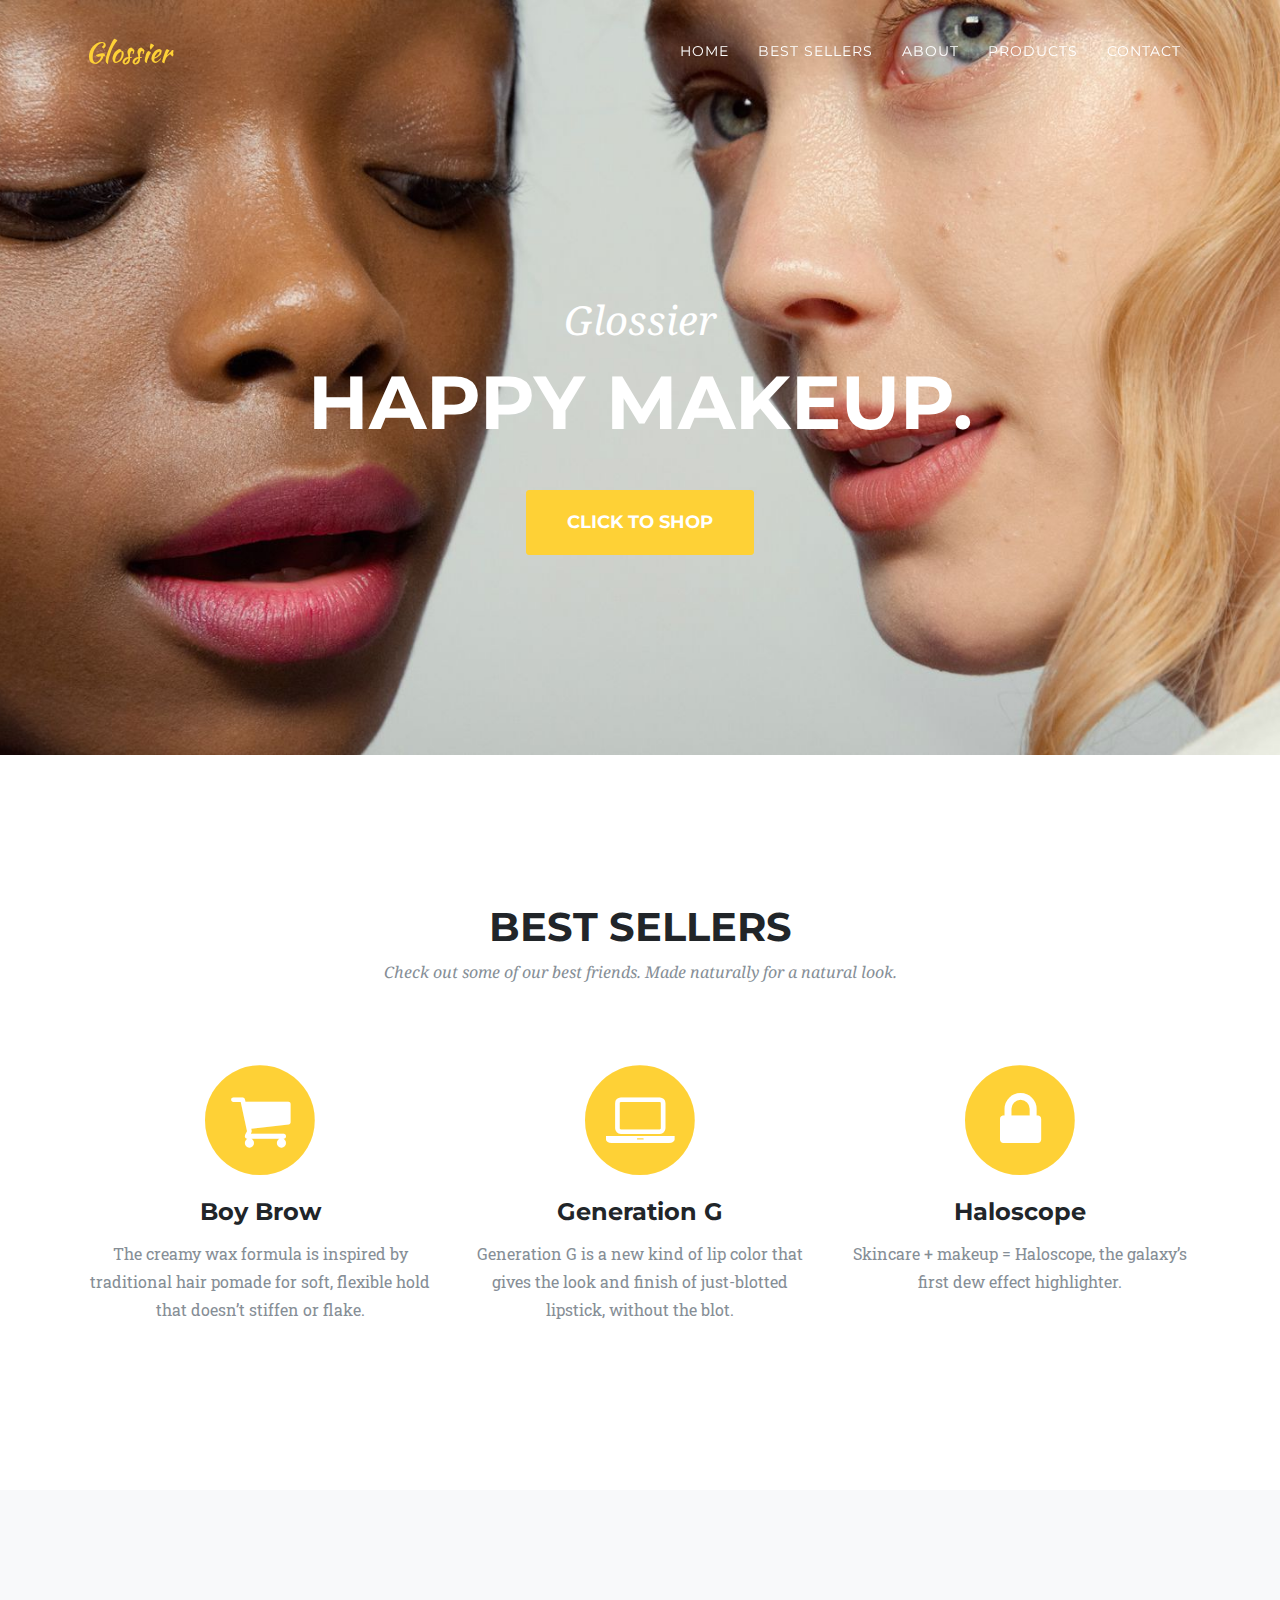
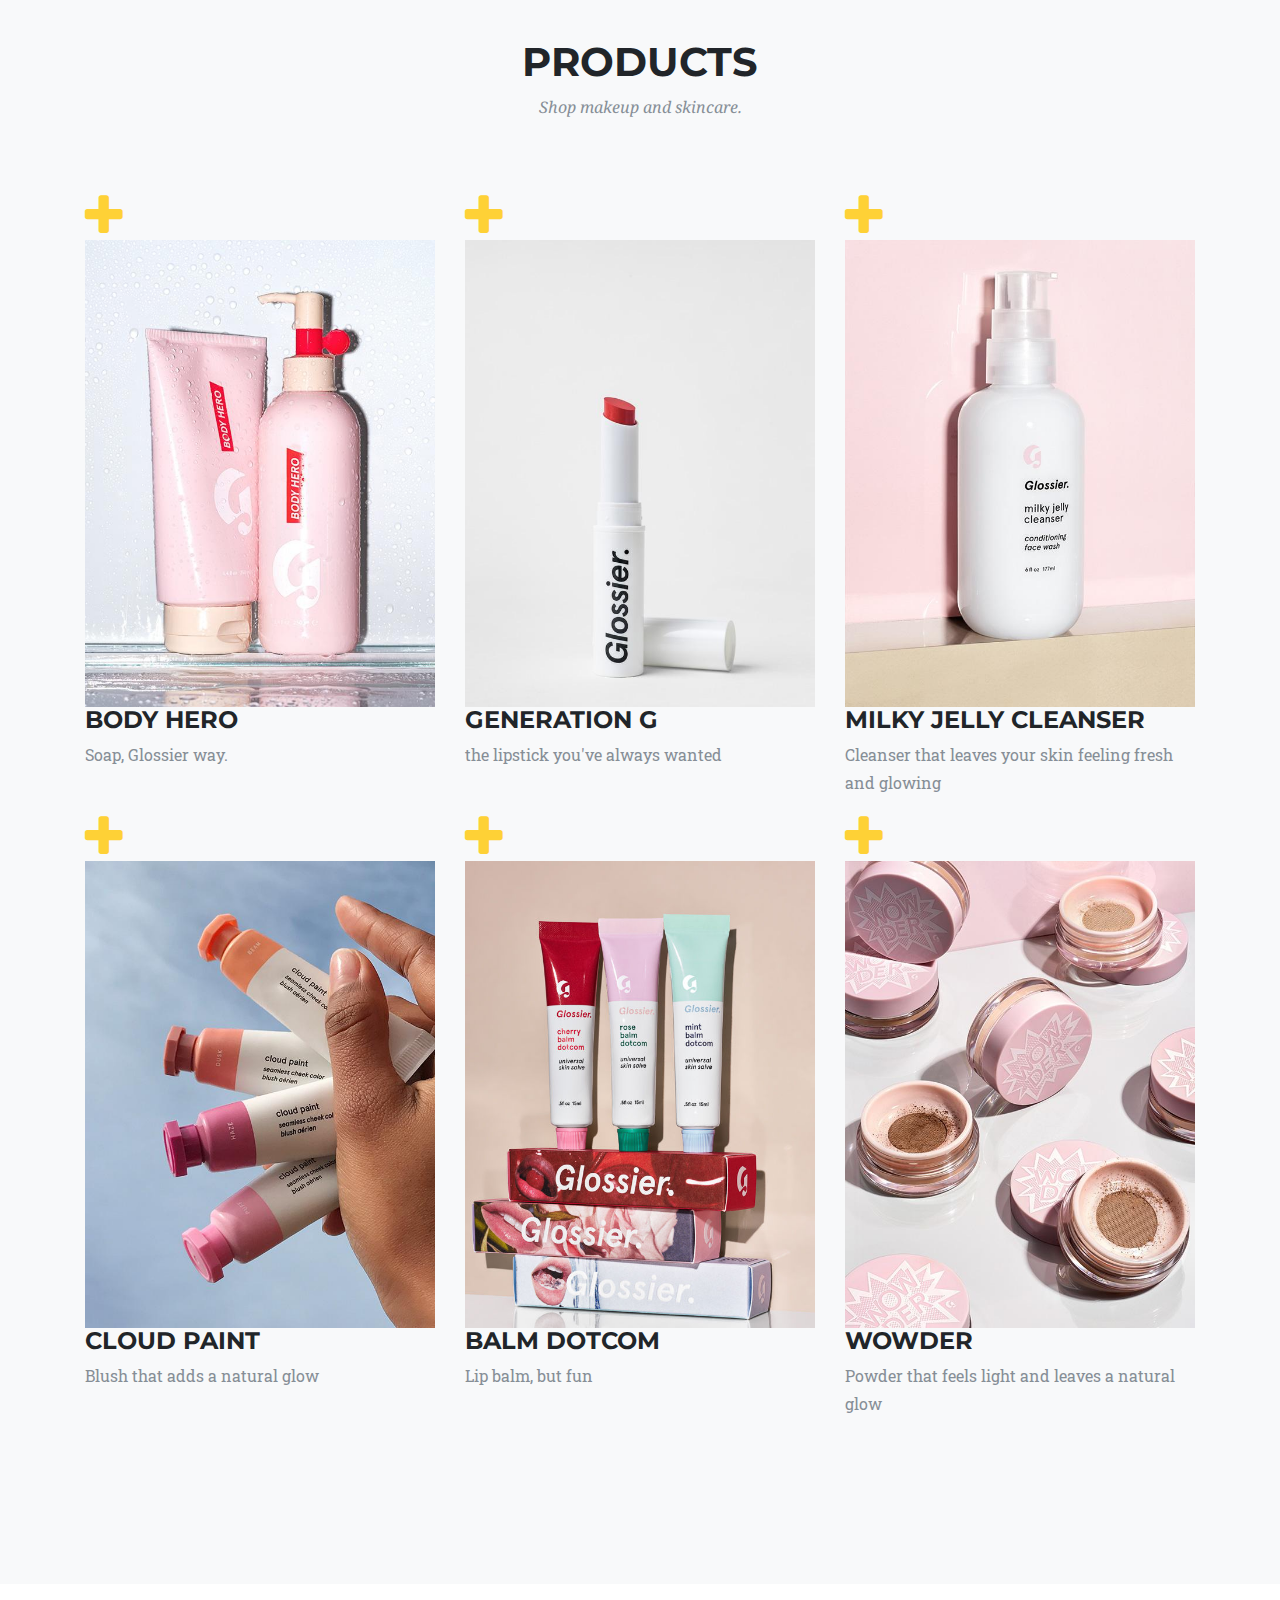
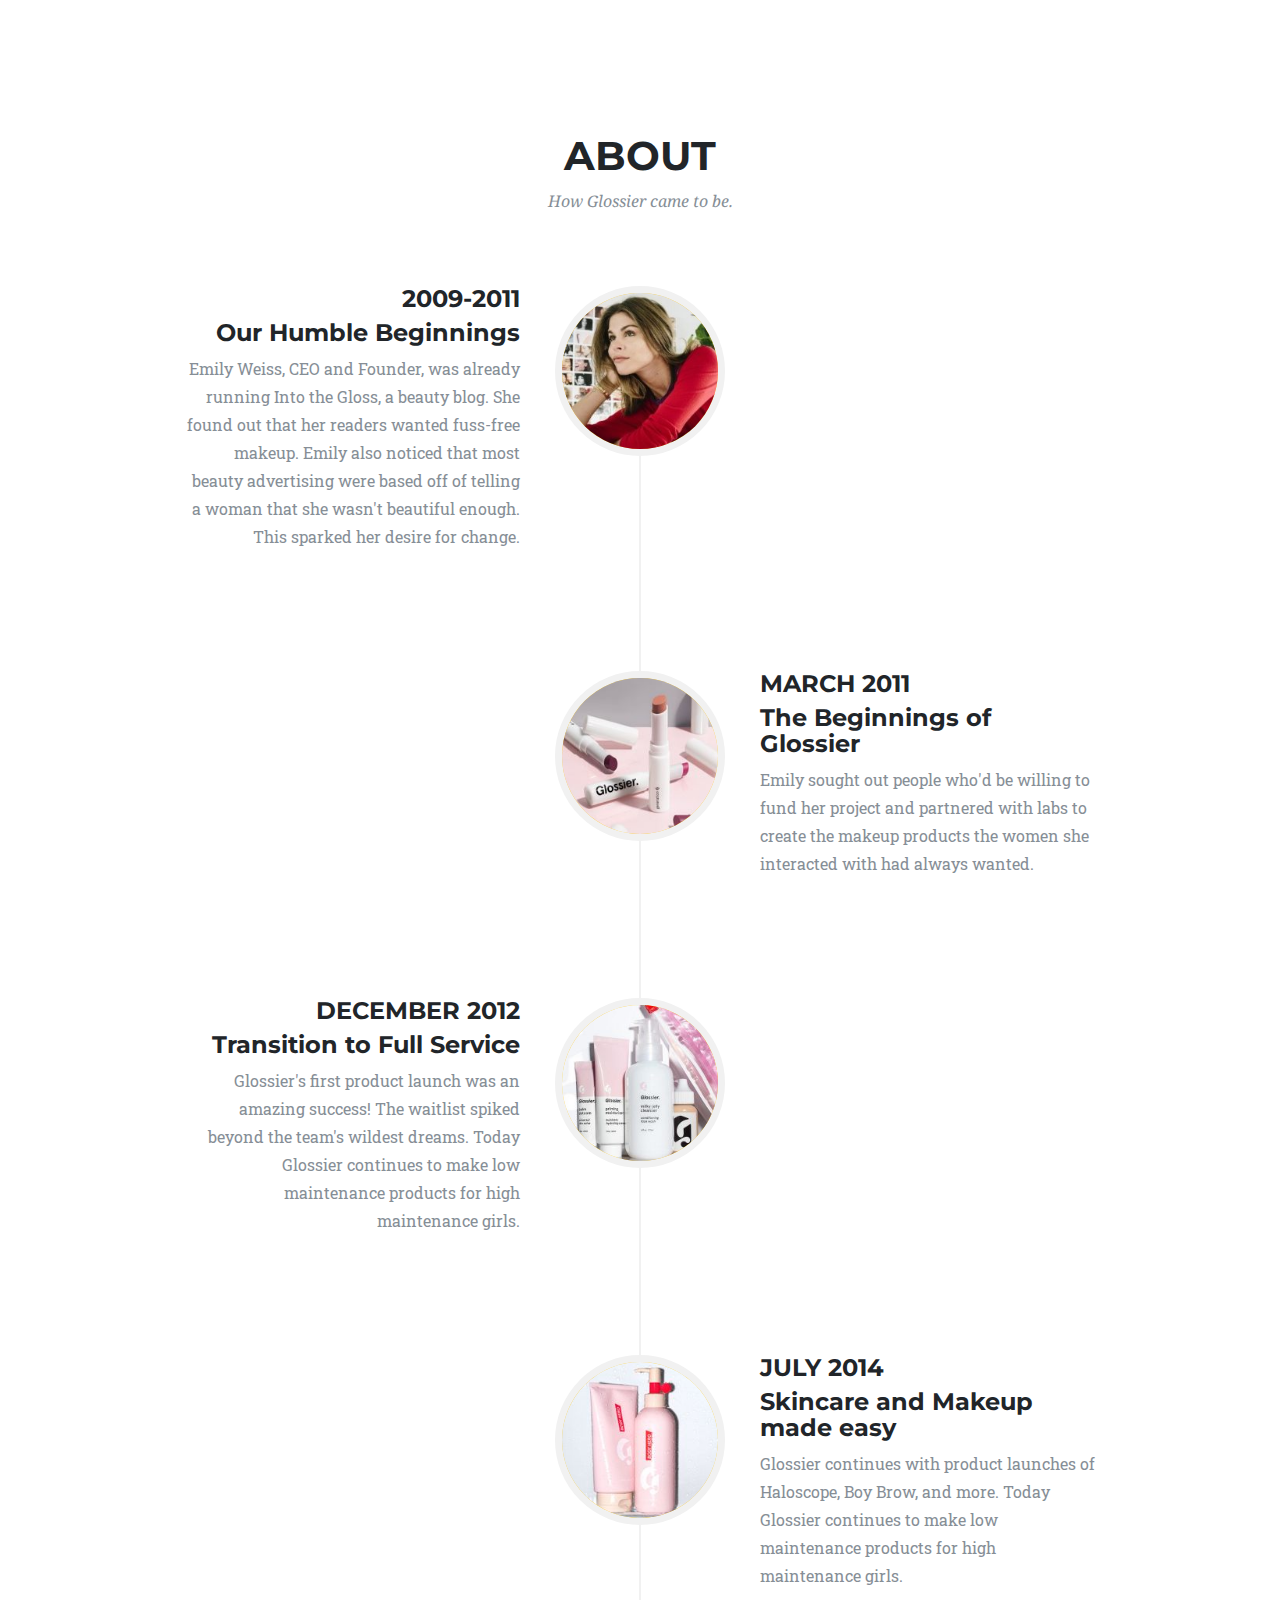
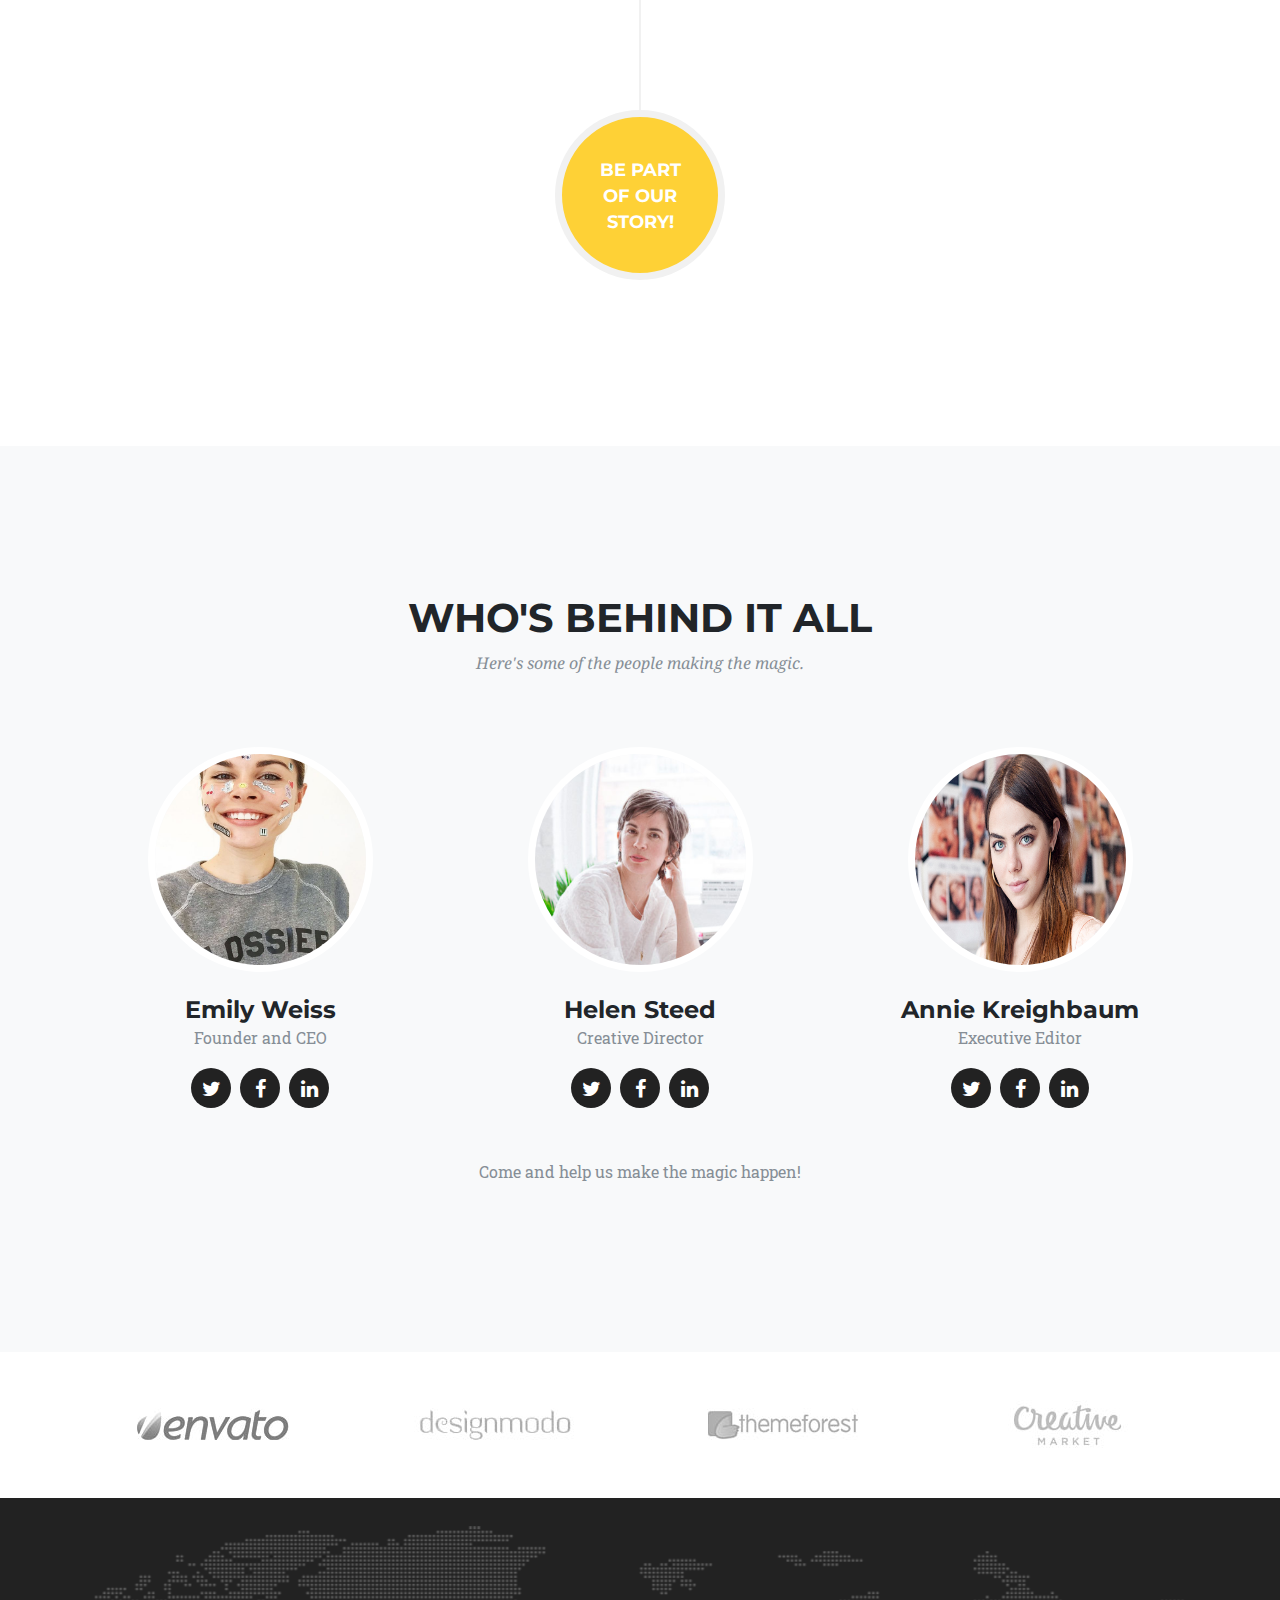
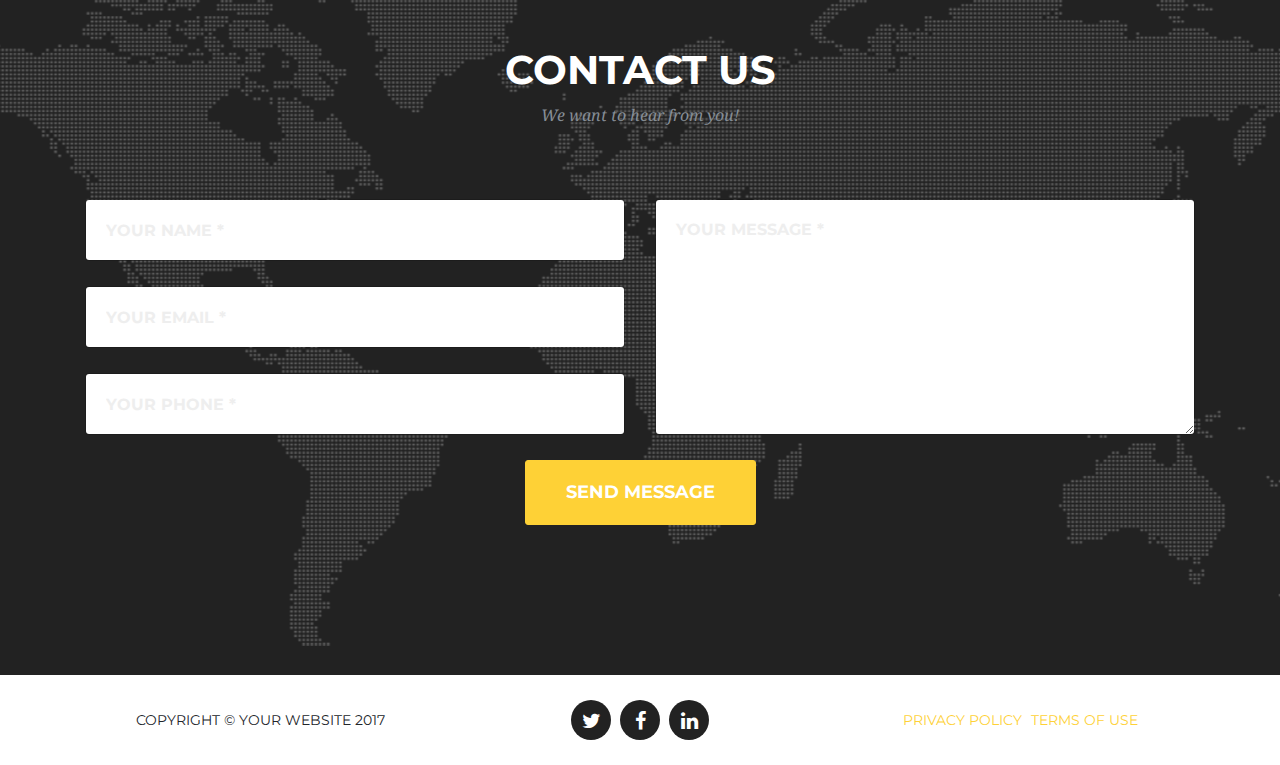
==== commit 535557d9: "updated Demo-Website" ====
--- a/index.html
+++ b/index.html
@@ -38,7 +38,7 @@
         <div class="collapse navbar-collapse" id="navbarResponsive">
           <ul class="navbar-nav ml-auto">
             <li class="nav-item">
-              <a class="nav-link js-scroll-trigger" href="#bodyhero">Body Hero</a>
+              <a class="nav-link js-scroll-trigger" href="#home">Home</a>
             </li>
             <li class="nav-item">
               <a class="nav-link js-scroll-trigger" href="#bestsellers">Best Sellers</a>
@@ -47,7 +47,7 @@
               <a class="nav-link js-scroll-trigger" href="#about">About</a>
             </li>
             <li class="nav-item">
-              <a class="nav-link js-scroll-trigger" href="##GGirl">#Ggirl</a>
+              <a class="nav-link js-scroll-trigger" href="#Products">Products</a>
             </li>
             <li class="nav-item">
               <a class="nav-link js-scroll-trigger" href="#contact">Contact</a>
@@ -68,14 +68,14 @@
       </div>
     </header>
 
-    <!-- BOdy Hero -->
-    <section id="body hero">
+    <!-- Bestsellers -->
+    <section id="bestsellers">
       <div class="container">
         <div class="row">
           <div class="col-lg-12 text-center">
-            <h2 class="section-heading">Body Hero</h2>
-            <h3 class="section-subheading text-muted">Check out some of our best friends.</h3>
-          </div>
+            <h2 class="section-heading">Best Sellers</h2>
+            <h3 class="section-subheading text-muted">Check out some of our best friends. Made naturally for a natural look. </h3>
+          </div> <!-- added "natural look" to title-->
         </div>
         <div class="row text-center">
           <div class="col-md-4">
@@ -107,12 +107,12 @@
     </section>
 
     <!-- Portfolio Grid -->
-    <section class="bg-light" id="#Ggirls">
+    <section class="bg-light" id="Products">
       <div class="container">
         <div class="row">
           <div class="col-lg-12 text-center">
-            <h2 class="section-heading">#Ggirls</h2>
-            <h3 class="section-subheading text-muted">Meet some of our Glossier girls.</h3>
+            <h2 class="section-heading">Products</h2>
+            <h3 class="section-subheading text-muted">Shop makeup and skincare.</h3>
           </div>
         </div>
         <div class="row">
@@ -123,11 +123,11 @@
                   <i class="fa fa-plus fa-3x"></i>
                 </div>
               </div>
-              <img class="img-fluid" src="img/portfolio/01-thumbnail.jpg" alt="">
+              <img class="img-fluid" src="img/portfolio/01-thumbnail.jpg" alt="skin glow soap">
             </a>
             <div class="portfolio-caption">
-              <h4>Threads</h4>
-              <p class="text-muted">Illustration</p>
+              <h4>Body Hero</h4>
+              <p class="text-muted">Soap, Glossier way.</p>
             </div>
           </div>
           <div class="col-md-4 col-sm-6 portfolio-item">
@@ -137,11 +137,11 @@
                   <i class="fa fa-plus fa-3x"></i>
                 </div>
               </div>
-              <img class="img-fluid" src="img/portfolio/02-thumbnail.jpg" alt="">
+              <img class="img-fluid" src="img/portfolio/02-thumbnail.jpg" alt="easy to apply lipstick"> <!--Added tag "easy to apply lipstick"-->
             </a>
             <div class="portfolio-caption">
-              <h4>Explore</h4>
-              <p class="text-muted">Graphic Design</p>
+              <h4>Generation G</h4>
+              <p class="text-muted">the lipstick you've always wanted</p>
             </div>
           </div>
           <div class="col-md-4 col-sm-6 portfolio-item">
@@ -154,8 +154,8 @@
               <img class="img-fluid" src="img/portfolio/03-thumbnail.jpg" alt="">
             </a>
             <div class="portfolio-caption">
-              <h4>Finish</h4>
-              <p class="text-muted">Identity</p>
+              <h4>Milky Jelly Cleanser</h4>
+              <p class="text-muted">Cleanser that leaves your skin feeling fresh and glowing</p> <!--Added keyword glowing'-->
             </div>
           </div>
           <div class="col-md-4 col-sm-6 portfolio-item">
@@ -165,11 +165,11 @@
                   <i class="fa fa-plus fa-3x"></i>
                 </div>
               </div>
-              <img class="img-fluid" src="img/portfolio/04-thumbnail.jpg" alt="">
+              <img class="img-fluid" src="img/portfolio/04-thumbnail.jpg" alt="cloud paint blush"> <!--Added alt tag "cloud paint blush"-->
             </a>
             <div class="portfolio-caption">
-              <h4>Lines</h4>
-              <p class="text-muted">Branding</p>
+              <h4>Cloud Paint</h4>
+              <p class="text-muted">Blush that adds a natural glow</p> <!--Added keyword 'natural' and 'glow'-->
             </div>
           </div>
           <div class="col-md-4 col-sm-6 portfolio-item">
@@ -179,11 +179,11 @@
                   <i class="fa fa-plus fa-3x"></i>
                 </div>
               </div>
-              <img class="img-fluid" src="img/portfolio/05-thumbnail.jpg" alt="">
+              <img class="img-fluid" src="img/portfolio/05-thumbnail.jpg" alt="balm dotcom"> <!--Added description "balm dotcom"-->
             </a>
             <div class="portfolio-caption">
-              <h4>Southwest</h4>
-              <p class="text-muted">Website Design</p>
+              <h4>Balm Dotcom</h4>
+              <p class="text-muted">Lip balm, but fun</p>
             </div>
           </div>
           <div class="col-md-4 col-sm-6 portfolio-item">
@@ -193,11 +193,11 @@
                   <i class="fa fa-plus fa-3x"></i>
                 </div>
               </div>
-              <img class="img-fluid" src="img/portfolio/06-thumbnail.jpg" alt="">
+              <img class="img-fluid" src="img/portfolio/06-thumbnail.jpg" alt="wowder setting powder"> <!--Added tag "wowder setting powder"-->
             </a>
             <div class="portfolio-caption">
-              <h4>Window</h4>
-              <p class="text-muted">Photography</p>
+              <h4>Wowder</h4>
+              <p class="text-muted">Powder that feels light and leaves a natural glow</p> <!--Added keyword 'natural' 'light' and 'glow'-->
             </div>
           </div>
         </div>
@@ -210,7 +210,7 @@
         <div class="row">
           <div class="col-lg-12 text-center">
             <h2 class="section-heading">About</h2>
-            <h3 class="section-subheading text-muted">Lorem ipsum dolor sit amet consectetur.</h3>
+            <h3 class="section-subheading text-muted">How Glossier came to be.</h3>
           </div>
         </div>
         <div class="row">
@@ -226,7 +226,7 @@
                     <h4 class="subheading">Our Humble Beginnings</h4>
                   </div>
                   <div class="timeline-body">
-                    <p class="text-muted">Lorem ipsum dolor sit amet, consectetur adipisicing elit. Sunt ut voluptatum eius sapiente, totam reiciendis temporibus qui quibusdam, recusandae sit vero unde, sed, incidunt et ea quo dolore laudantium consectetur!</p>
+                    <p class="text-muted">Emily Weiss, CEO and Founder, was already running Into the Gloss, a beauty blog. She found out that her readers wanted fuss-free makeup. Emily also noticed that most beauty advertising were based off of telling a woman that she wasn't beautiful enough. This sparked her desire for change. </p>
                   </div>
                 </div>
               </li>
@@ -237,10 +237,10 @@
                 <div class="timeline-panel">
                   <div class="timeline-heading">
                     <h4>March 2011</h4>
-                    <h4 class="subheading">An Agency is Born</h4>
+                    <h4 class="subheading">The Beginnings of Glossier</h4>
                   </div>
                   <div class="timeline-body">
-                    <p class="text-muted">Lorem ipsum dolor sit amet, consectetur adipisicing elit. Sunt ut voluptatum eius sapiente, totam reiciendis temporibus qui quibusdam, recusandae sit vero unde, sed, incidunt et ea quo dolore laudantium consectetur!</p>
+                    <p class="text-muted">Emily sought out people who'd be willing to fund her project and partnered with labs to create the makeup products the women she interacted with had always wanted.</p>
                   </div>
                 </div>
               </li>
@@ -254,7 +254,7 @@
                     <h4 class="subheading">Transition to Full Service</h4>
                   </div>
                   <div class="timeline-body">
-                    <p class="text-muted">Lorem ipsum dolor sit amet, consectetur adipisicing elit. Sunt ut voluptatum eius sapiente, totam reiciendis temporibus qui quibusdam, recusandae sit vero unde, sed, incidunt et ea quo dolore laudantium consectetur!</p>
+                    <p class="text-muted">Glossier's first product launch was an amazing success! The waitlist spiked beyond the team's wildest dreams. Today Glossier continues to make low maintenance products for high maintenance girls.</p>
                   </div>
                 </div>
               </li>
@@ -265,10 +265,10 @@
                 <div class="timeline-panel">
                   <div class="timeline-heading">
                     <h4>July 2014</h4>
-                    <h4 class="subheading">Phase Two Expansion</h4>
+                    <h4 class="subheading">Skincare and Makeup made easy</h4>
                   </div>
                   <div class="timeline-body">
-                    <p class="text-muted">Lorem ipsum dolor sit amet, consectetur adipisicing elit. Sunt ut voluptatum eius sapiente, totam reiciendis temporibus qui quibusdam, recusandae sit vero unde, sed, incidunt et ea quo dolore laudantium consectetur!</p>
+                    <p class="text-muted">Glossier continues with product launches of Haloscope, Boy Brow, and more. Today Glossier continues to make low maintenance products for high maintenance girls.</p>
                   </div>
                 </div>
               </li>
@@ -290,16 +290,16 @@
       <div class="container">
         <div class="row">
           <div class="col-lg-12 text-center">
-            <h2 class="section-heading">Our Amazing Team</h2>
-            <h3 class="section-subheading text-muted">Lorem ipsum dolor sit amet consectetur.</h3>
+            <h2 class="section-heading">Who's behind it all</h2>
+            <h3 class="section-subheading text-muted">Here's some of the people making the magic.</h3>
           </div>
         </div>
         <div class="row">
           <div class="col-sm-4">
             <div class="team-member">
               <img class="mx-auto rounded-circle" src="img/team/1.jpg" alt="">
-              <h4>Kay Garland</h4>
-              <p class="text-muted">Lead Designer</p>
+              <h4>Emily Weiss</h4>
+              <p class="text-muted">Founder and CEO</p>
               <ul class="list-inline social-buttons">
                 <li class="list-inline-item">
                   <a href="#">
@@ -322,8 +322,8 @@
           <div class="col-sm-4">
             <div class="team-member">
               <img class="mx-auto rounded-circle" src="img/team/2.jpg" alt="">
-              <h4>Larry Parker</h4>
-              <p class="text-muted">Lead Marketer</p>
+              <h4>Helen Steed</h4>
+              <p class="text-muted">Creative Director</p>
               <ul class="list-inline social-buttons">
                 <li class="list-inline-item">
                   <a href="#">
@@ -346,8 +346,8 @@
           <div class="col-sm-4">
             <div class="team-member">
               <img class="mx-auto rounded-circle" src="img/team/3.jpg" alt="">
-              <h4>Diana Pertersen</h4>
-              <p class="text-muted">Lead Developer</p>
+              <h4>Annie Kreighbaum</h4>
+              <p class="text-muted">Executive Editor</p>
               <ul class="list-inline social-buttons">
                 <li class="list-inline-item">
                   <a href="#">
@@ -370,7 +370,7 @@
         </div>
         <div class="row">
           <div class="col-lg-8 mx-auto text-center">
-            <p class="large text-muted">Lorem ipsum dolor sit amet, consectetur adipisicing elit. Aut eaque, laboriosam veritatis, quos non quis ad perspiciatis, totam corporis ea, alias ut unde.</p>
+            <p class="large text-muted">Come and help us make the magic happen!</p>
           </div>
         </div>
       </div>
@@ -410,7 +410,7 @@
         <div class="row">
           <div class="col-lg-12 text-center">
             <h2 class="section-heading">Contact Us</h2>
-            <h3 class="section-subheading text-muted">Lorem ipsum dolor sit amet consectetur.</h3>
+            <h3 class="section-subheading text-muted">We want to hear from you!</h3>
           </div>
         </div>
         <div class="row">
